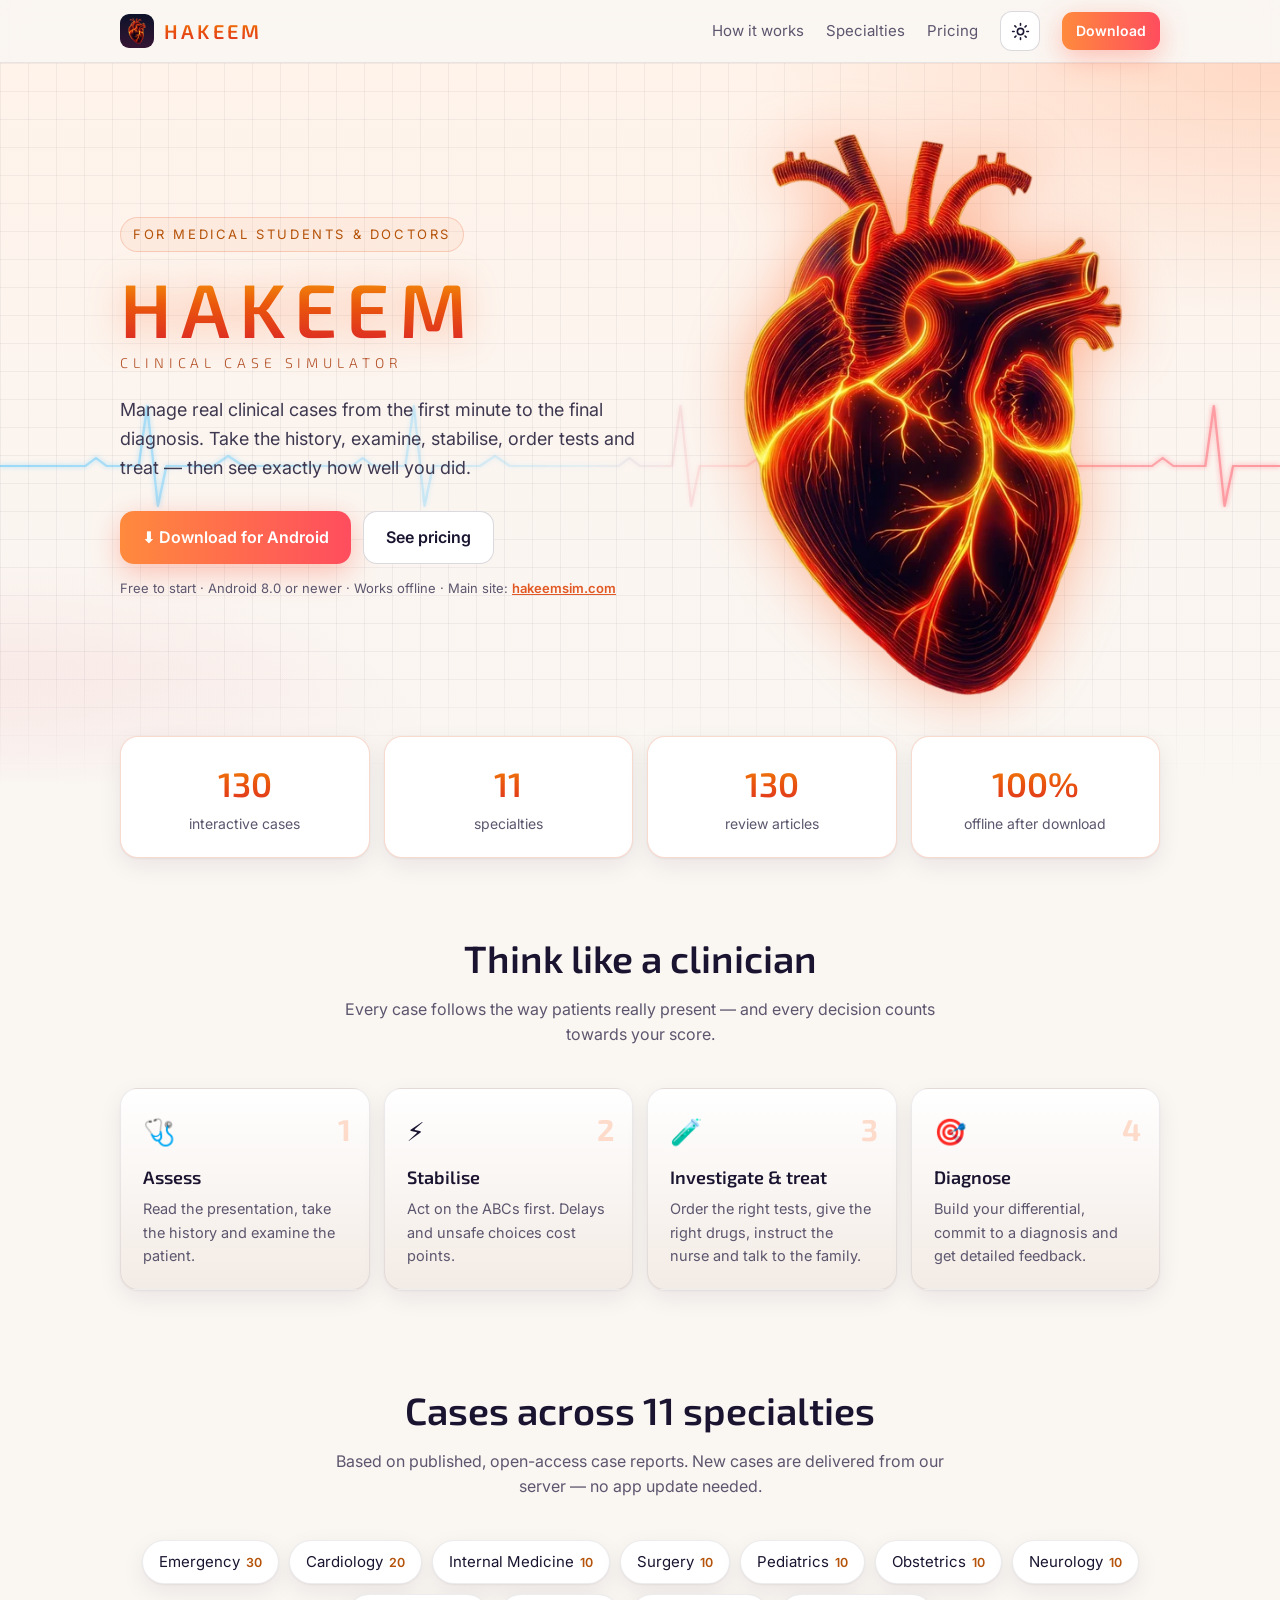
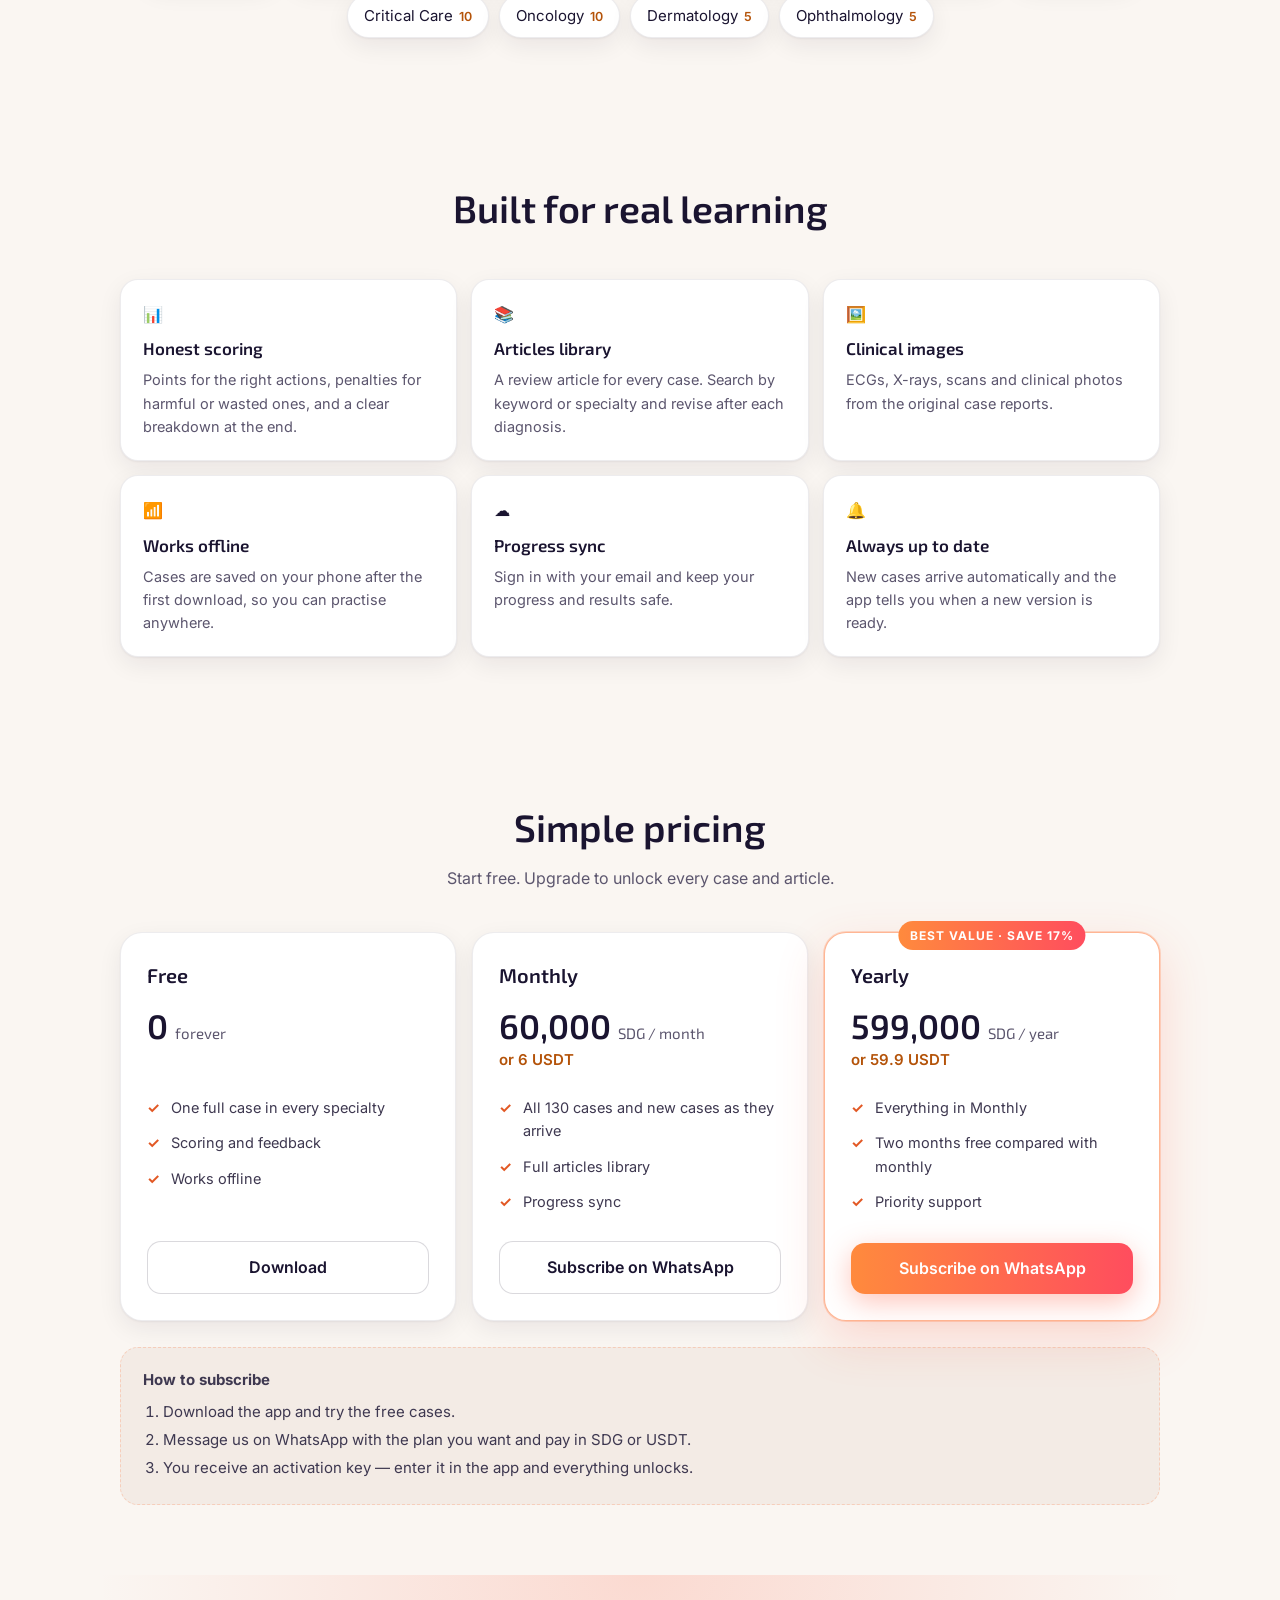
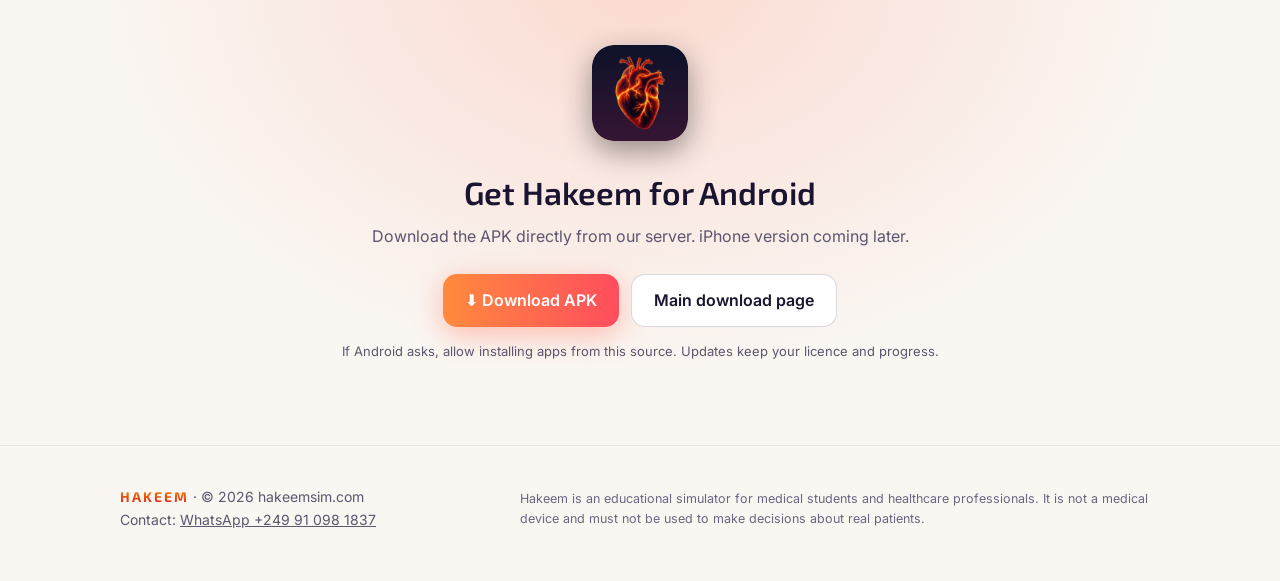
==== index.html @ 63c5ebb1 "Hakeem website mirror and download page Co-Authored-By: Claude Opus 5.5 <noreply@anthropic.com>" ====
<!doctype html>
<html lang="en">
<head>
<meta charset="utf-8">
<meta name="viewport" content="width=device-width,initial-scale=1,viewport-fit=cover">
<title>Hakeem — Clinical Case Simulator</title>
<meta name="description" content="Hakeem is an interactive clinical case simulator for medical students and doctors: take the history, examine, stabilise, order tests, treat and make the diagnosis — then get scored.">
<meta name="theme-color" content="#0d1230">
<meta property="og:title" content="Hakeem — Clinical Case Simulator">
<meta property="og:description" content="130 interactive clinical cases across 11 specialties. Practise real decisions, get instant feedback.">
<meta property="og:image" content="https://hakeemsim.com/assets/icon-512.png">
<script>
  (function () { var t = null; try { t = localStorage.getItem('hk_theme'); } catch (e) { }
    var light = t ? t === 'light' : !!(window.matchMedia && matchMedia('(prefers-color-scheme: light)').matches);
    document.documentElement.classList.add(light ? 'light' : 'dark'); })();
</script>
<link rel="canonical" href="https://hakeemsim.com/">
<link rel="icon" type="image/png" href="assets/favicon.png">
<link rel="apple-touch-icon" href="assets/icon-192.png">
<link rel="preconnect" href="https://fonts.googleapis.com">
<link href="https://fonts.googleapis.com/css2?family=Exo+2:wght@300;500;600;700&family=Inter:wght@400;500;600&display=swap" rel="stylesheet">
<style>
  :root, html.dark {
    color-scheme: dark;
    --bg:#0b0f26; --bg2:#121838; --card:#161d42; --line:rgba(255,140,90,.18);
    --ink:#f5f2f0; --muted:#a9aecb; --ember:#ff7a3d; --amber:#ffc56b; --rose:#ff4d5e; --blue:#4cc3ff;
    --soft:rgba(255,255,255,.07); --soft2:rgba(255,255,255,.18); --nav:rgba(11,15,38,.72); --lead:#d8d9e8; --sub:#f9b8a8;
    --hero-a:rgba(214,60,110,.45); --hero-b:rgba(214,60,110,.30); --hero-top:#1a1640; --hero-mid:#0f1435; --grid:rgba(76,195,255,.07);
    --word-a:#ffe7a3; --word-b:#ffb35c; --word-c:#ff5a3c; --shadow:none; --fine:#7f84a3;
  }
  html.light {
    color-scheme: light;
    --bg:#faf6f2; --bg2:#f3ebe5; --card:#ffffff; --line:rgba(226,88,36,.22);
    --ink:#1a1430; --muted:#5c566e; --ember:#e25824; --amber:#b45309; --rose:#e23b4e; --blue:#0e7490;
    --soft:rgba(26,20,48,.08); --soft2:rgba(26,20,48,.16); --nav:rgba(250,246,242,.82); --lead:#3e3850; --sub:#b4532a;
    --hero-a:rgba(255,122,61,.22); --hero-b:rgba(226,59,78,.12); --hero-top:#fff3ea; --hero-mid:#fbf5f0; --grid:rgba(26,20,48,.05);
    --word-a:#f59e0b; --word-b:#ea580c; --word-c:#dc2626; --shadow:0 1px 2px rgba(26,20,48,.05),0 8px 24px rgba(26,20,48,.07); --fine:#6b6680;
  }
  * { box-sizing:border-box; }
  html { scroll-behavior:smooth; }
  body { margin:0; background:var(--bg); color:var(--ink); font:16px/1.6 Inter, system-ui, -apple-system, "Segoe UI", Roboto, sans-serif; }
  a { color:inherit; }
  .wrap { max-width:1080px; margin:0 auto; padding:0 20px; }
  h1, h2, h3, .brand { font-family:"Exo 2", system-ui, sans-serif; }
  .glow-text { background:linear-gradient(180deg,var(--word-a) 0%,var(--word-b) 45%,var(--word-c) 100%); -webkit-background-clip:text; background-clip:text; color:transparent; }

  /* nav */
  nav { position:sticky; top:0; z-index:10; backdrop-filter:blur(12px); background:var(--nav); border-bottom:1px solid var(--soft); }
  nav .wrap { display:flex; align-items:center; justify-content:space-between; height:62px; }
  .brand { display:flex; align-items:center; gap:10px; font-weight:600; letter-spacing:.16em; font-size:20px; text-decoration:none; }
  .brand img { width:34px; height:34px; border-radius:9px; }
  nav .links { display:flex; gap:22px; align-items:center; font-size:15px; color:var(--muted); }
  nav .links a { text-decoration:none; } nav .links a:hover { color:var(--ink); }
  .btn { display:inline-flex; align-items:center; justify-content:center; gap:8px; text-decoration:none; font-weight:600; border-radius:14px;
         padding:13px 22px; transition:transform .15s, box-shadow .15s; }
  .btn:hover { transform:translateY(-1px); }
  .btn-primary { background:linear-gradient(90deg,#ff8a3d,#ff4d5e); color:#fff; box-shadow:0 8px 28px rgba(255,90,60,.35); }
  .btn-ghost { border:1px solid var(--soft2); color:var(--ink); background:var(--card); }
  .btn-sm { padding:8px 14px; border-radius:11px; font-size:14px; }

  .theme-btn { width:40px; height:40px; border-radius:12px; display:inline-flex; align-items:center; justify-content:center; cursor:pointer;
               background:var(--card); border:1px solid var(--soft2); color:var(--ink); }
  .theme-btn svg { width:19px; height:19px; stroke:currentColor; fill:none; stroke-width:2; stroke-linecap:round; stroke-linejoin:round; }
  html.dark .i-sun, html.light .i-moon { display:none; }
  :focus-visible { outline:2px solid var(--ember); outline-offset:2px; }
  body { transition: background-color .25s, color .25s; }

  /* hero */
  .hero { position:relative; overflow:hidden;
          background:
            radial-gradient(ellipse 60% 50% at 100% 0%, var(--hero-a), transparent 70%),
            radial-gradient(ellipse 50% 45% at 0% 100%, var(--hero-b), transparent 70%),
            linear-gradient(var(--grid) 1px, transparent 1px) 0 0/28px 28px,
            linear-gradient(90deg, var(--grid) 1px, transparent 1px) 0 0/28px 28px,
            linear-gradient(180deg,var(--hero-top) 0%,var(--hero-mid) 60%,var(--bg) 100%); }
  .hero .ecg { position:absolute; left:0; right:0; top:46%; width:100%; height:120px; opacity:.55; }
  .hero .ecg path { fill:none; stroke-width:2.2; stroke-linejoin:round; }
  .hero::after { content:""; position:absolute; left:0; right:0; bottom:0; height:120px; background:linear-gradient(180deg,transparent,var(--bg)); }
  .hero .wrap { position:relative; z-index:1; display:grid; grid-template-columns:1.1fr .9fr; gap:30px; align-items:center; padding-top:70px; padding-bottom:90px; }
  .eyebrow { display:inline-block; font-size:13px; letter-spacing:.2em; text-transform:uppercase; color:var(--amber); border:1px solid var(--line);
             padding:6px 12px; border-radius:999px; background:rgba(255,122,61,.08); }
  .hero h1 { font-size:clamp(44px, 7vw, 76px); line-height:1; margin:18px 0 6px; letter-spacing:.12em; font-weight:600;
             filter:drop-shadow(0 0 18px rgba(255,110,50,.45)); }
  .hero .sub { font-family:"Exo 2"; font-weight:300; letter-spacing:.35em; text-transform:uppercase; color:var(--sub); font-size:14px; margin:0 0 22px; }
  .hero p.lead { font-size:18px; color:var(--lead); max-width:520px; margin:0 0 28px; }
  .cta { display:flex; flex-wrap:wrap; gap:12px; }
  .note { font-size:13px; color:var(--muted); margin-top:14px; }
  .heart-art { justify-self:center; width:min(380px, 80vw); animation:beat 3s ease-in-out infinite; filter:drop-shadow(0 0 30px rgba(255,100,40,.45)); }
  @keyframes beat { 0%,70%,100%{transform:scale(1)} 76%{transform:scale(1.06)} 82%{transform:scale(.99)} 88%{transform:scale(1.03)} }
  @media (prefers-reduced-motion: reduce) { .heart-art { animation:none; } }

  section { padding:70px 0; }
  .section-title { text-align:center; margin-bottom:40px; }
  .section-title h2 { font-size:clamp(28px, 4vw, 38px); margin:0 0 8px; font-weight:600; }
  .section-title p { color:var(--muted); margin:0 auto; max-width:620px; }

  /* stats */
  .stats { display:grid; grid-template-columns:repeat(4,1fr); gap:14px; margin-top:-50px; position:relative; z-index:2; }
  .stat { background:var(--card); border:1px solid var(--line); border-radius:18px; padding:20px; text-align:center; box-shadow:var(--shadow); }
  .stat b { display:block; font-family:"Exo 2"; font-size:34px; font-weight:600; }
  .stat span { color:var(--muted); font-size:14px; }

  /* steps */
  .steps { display:grid; grid-template-columns:repeat(4,1fr); gap:14px; counter-reset:s; }
  .step { background:linear-gradient(180deg,var(--card),var(--bg2)); border:1px solid var(--soft); border-radius:18px; padding:22px; position:relative; box-shadow:var(--shadow); }
  .step::before { counter-increment:s; content:counter(s); position:absolute; top:16px; right:18px; font-family:"Exo 2"; font-size:30px; font-weight:700; color:rgba(255,122,61,.25); }
  .step .ic { font-size:26px; } .step h3 { margin:10px 0 6px; font-size:18px; font-weight:600; } .step p { margin:0; color:var(--muted); font-size:14.5px; }

  /* specialties */
  .chips { display:flex; flex-wrap:wrap; gap:10px; justify-content:center; }
  .chip { background:var(--card); box-shadow:var(--shadow); border:1px solid var(--soft); border-radius:999px; padding:9px 16px; font-size:15px; }
  .chip small { color:var(--amber); margin-left:6px; font-weight:600; }

  /* features */
  .features { display:grid; grid-template-columns:repeat(3,1fr); gap:14px; }
  .feature { background:var(--card); border:1px solid var(--soft); border-radius:18px; padding:22px; box-shadow:var(--shadow); }
  .feature h3 { margin:8px 0 6px; font-size:17px; font-weight:600; } .feature p { margin:0; color:var(--muted); font-size:14.5px; }

  /* pricing */
  .plans { display:grid; grid-template-columns:repeat(3,1fr); gap:16px; align-items:stretch; }
  .plan { background:var(--card); box-shadow:var(--shadow); border:1px solid var(--soft); border-radius:22px; padding:26px; display:flex; flex-direction:column; }
  .plan.best { border-color:rgba(255,122,61,.55); box-shadow:0 0 0 1px rgba(255,122,61,.25), 0 18px 50px rgba(255,80,50,.18); position:relative; }
  .badge { position:absolute; top:-12px; left:50%; transform:translateX(-50%); background:linear-gradient(90deg,#ff8a3d,#ff4d5e); color:#fff;
           font-size:12px; font-weight:700; letter-spacing:.08em; padding:5px 12px; border-radius:999px; white-space:nowrap; }
  .plan h3 { margin:0; font-size:20px; font-weight:600; }
  .price { margin:16px 0 4px; font-family:"Exo 2"; font-size:34px; font-weight:600; line-height:1.1; }
  .price small { font-size:15px; color:var(--muted); font-weight:400; }
  .alt { color:var(--amber); font-weight:600; font-size:15px; }
  .plan ul { list-style:none; padding:0; margin:18px 0 22px; color:var(--lead); font-size:14.5px; flex:1; }
  .plan li { padding:6px 0 6px 24px; position:relative; } .plan li::before { content:"✓"; position:absolute; left:0; color:var(--ember); font-weight:700; }
  .how { margin-top:26px; background:var(--bg2); border:1px dashed rgba(255,140,90,.3); border-radius:18px; padding:20px 22px; color:var(--lead); font-size:15px; }
  .how ol { margin:8px 0 0; padding-left:20px; } .how li { margin:4px 0; }

  /* download */
  .download { text-align:center; background:radial-gradient(ellipse at 50% 0%, rgba(255,90,60,.18), transparent 60%); }
  .download img { width:96px; height:96px; border-radius:22px; box-shadow:0 10px 30px rgba(0,0,0,.4); }

  footer { border-top:1px solid var(--soft); padding:30px 0 40px; color:var(--muted); font-size:14px; }
  footer .wrap { display:flex; flex-wrap:wrap; gap:16px; justify-content:space-between; align-items:center; }
  .disclaimer { font-size:12.5px; color:var(--fine); max-width:640px; }

  @media (max-width: 860px) {
    .hero .wrap { grid-template-columns:1fr; text-align:center; padding-top:40px; }
    .hero p.lead { margin-left:auto; margin-right:auto; } .cta { justify-content:center; }
    .heart-art { grid-row:1; width:min(260px, 70vw); }
    .hero .ecg { top:150px; }
    .stats, .steps { grid-template-columns:repeat(2,1fr); }
    .features, .plans { grid-template-columns:1fr; }
    nav .links a:not(.btn) { display:none; }
  }
</style>
</head>
<body>

<nav>
  <div class="wrap">
    <a class="brand" href="#"><img src="assets/icon-192.png" alt=""><span class="glow-text">HAKEEM</span></a>
    <div class="links">
      <a href="#how">How it works</a><a href="#specialties">Specialties</a><a href="#pricing">Pricing</a>
      <button class="theme-btn" id="theme" type="button" aria-label="Switch between light and dark mode" title="Light / dark mode">
        <svg class="i-sun" viewBox="0 0 24 24"><circle cx="12" cy="12" r="4"/><path d="M12 2v2M12 20v2M4.9 4.9l1.4 1.4M17.7 17.7l1.4 1.4M2 12h2M20 12h2M4.9 19.1l1.4-1.4M17.7 6.3l1.4-1.4"/></svg>
        <svg class="i-moon" viewBox="0 0 24 24"><path d="M21 12.8A9 9 0 1 1 11.2 3a7 7 0 0 0 9.8 9.8z"/></svg>
      </button>
      <a class="btn btn-primary btn-sm" href="#download">Download</a>
    </div>
  </div>
</nav>

<header class="hero">
  <svg class="ecg" viewBox="0 0 1200 120" preserveAspectRatio="none" aria-hidden="true">
    <defs><linearGradient id="ecgc" x1="0" x2="1"><stop offset="0" stop-color="#4cc3ff"/><stop offset=".45" stop-color="#4cc3ff" stop-opacity=".2"/><stop offset=".55" stop-color="#ff4d5e" stop-opacity=".2"/><stop offset="1" stop-color="#ff4d5e"/></linearGradient>
      <filter id="ecgg"><feGaussianBlur stdDeviation="2.5" result="b"/><feMerge><feMergeNode in="b"/><feMergeNode in="SourceGraphic"/></feMerge></filter></defs>
    <path stroke="url(#ecgc)" filter="url(#ecgg)" d="M0 70 H80 l10 -8 10 8 H130 l8 -60 10 100 8 -40 H200 l14 -10 14 10 H330 l10 -8 10 8 H380 l8 -60 10 100 8 -40 H450 l14 -10 14 10 H580 l10 -8 10 8 H630 l8 -60 10 100 8 -40 H700 l14 -10 14 10 H830 l10 -8 10 8 H880 l8 -60 10 100 8 -40 H950 l14 -10 14 10 H1080 l10 -8 10 8 H1130 l8 -60 10 100 8 -40 H1200"/>
  </svg>
  <div class="wrap">
    <div>
      <span class="eyebrow">For medical students &amp; doctors</span>
      <h1 class="glow-text">HAKEEM</h1>
      <p class="sub">Clinical Case Simulator</p>
      <p class="lead">Manage real clinical cases from the first minute to the final diagnosis. Take the history, examine, stabilise, order tests and treat — then see exactly how well you did.</p>
      <div class="cta">
        <a class="btn btn-primary" href="https://github.com/hagoalomadah747-creator/hakeem-mirror/releases/latest/download/Hakeem.apk">⬇ Download for Android</a>
        <a class="btn btn-ghost" href="#pricing">See pricing</a>
      </div>
      <p class="note">Free to start · Android 8.0 or newer · Works offline · Main site: <a href="https://hakeemsim.com" style="color:var(--ember);font-weight:600">hakeemsim.com</a></p>
    </div>
    <img class="heart-art" src="assets/heart.webp" alt="Hakeem anatomical heart logo">
  </div>
</header>

<div class="wrap">
  <div class="stats">
    <div class="stat"><b class="glow-text">130</b><span>interactive cases</span></div>
    <div class="stat"><b class="glow-text">11</b><span>specialties</span></div>
    <div class="stat"><b class="glow-text">130</b><span>review articles</span></div>
    <div class="stat"><b class="glow-text">100%</b><span>offline after download</span></div>
  </div>
</div>

<section id="how">
  <div class="wrap">
    <div class="section-title"><h2>Think like a clinician</h2><p>Every case follows the way patients really present — and every decision counts towards your score.</p></div>
    <div class="steps">
      <div class="step"><div class="ic">🩺</div><h3>Assess</h3><p>Read the presentation, take the history and examine the patient.</p></div>
      <div class="step"><div class="ic">⚡</div><h3>Stabilise</h3><p>Act on the ABCs first. Delays and unsafe choices cost points.</p></div>
      <div class="step"><div class="ic">🧪</div><h3>Investigate &amp; treat</h3><p>Order the right tests, give the right drugs, instruct the nurse and talk to the family.</p></div>
      <div class="step"><div class="ic">🎯</div><h3>Diagnose</h3><p>Build your differential, commit to a diagnosis and get detailed feedback.</p></div>
    </div>
  </div>
</section>

<section id="specialties" style="padding-top:20px">
  <div class="wrap">
    <div class="section-title"><h2>Cases across 11 specialties</h2><p>Based on published, open-access case reports. New cases are delivered from our server — no app update needed.</p></div>
    <div class="chips">
      <span class="chip">Emergency<small>30</small></span><span class="chip">Cardiology<small>20</small></span>
      <span class="chip">Internal Medicine<small>10</small></span><span class="chip">Surgery<small>10</small></span>
      <span class="chip">Pediatrics<small>10</small></span><span class="chip">Obstetrics<small>10</small></span>
      <span class="chip">Neurology<small>10</small></span><span class="chip">Critical Care<small>10</small></span>
      <span class="chip">Oncology<small>10</small></span><span class="chip">Dermatology<small>5</small></span>
      <span class="chip">Ophthalmology<small>5</small></span>
    </div>
  </div>
</section>

<section>
  <div class="wrap">
    <div class="section-title"><h2>Built for real learning</h2></div>
    <div class="features">
      <div class="feature">📊<h3>Honest scoring</h3><p>Points for the right actions, penalties for harmful or wasted ones, and a clear breakdown at the end.</p></div>
      <div class="feature">📚<h3>Articles library</h3><p>A review article for every case. Search by keyword or specialty and revise after each diagnosis.</p></div>
      <div class="feature">🖼️<h3>Clinical images</h3><p>ECGs, X-rays, scans and clinical photos from the original case reports.</p></div>
      <div class="feature">📶<h3>Works offline</h3><p>Cases are saved on your phone after the first download, so you can practise anywhere.</p></div>
      <div class="feature">☁️<h3>Progress sync</h3><p>Sign in with your email and keep your progress and results safe.</p></div>
      <div class="feature">🔔<h3>Always up to date</h3><p>New cases arrive automatically and the app tells you when a new version is ready.</p></div>
    </div>
  </div>
</section>

<section id="pricing">
  <div class="wrap">
    <div class="section-title"><h2>Simple pricing</h2><p>Start free. Upgrade to unlock every case and article.</p></div>
    <div class="plans">
      <div class="plan">
        <h3>Free</h3>
        <div class="price">0 <small>forever</small></div>
        <div class="alt">&nbsp;</div>
        <ul><li>One full case in every specialty</li><li>Scoring and feedback</li><li>Works offline</li></ul>
        <a class="btn btn-ghost" href="https://github.com/hagoalomadah747-creator/hakeem-mirror/releases/latest/download/Hakeem.apk">Download</a>
      </div>
      <div class="plan">
        <h3>Monthly</h3>
        <div class="price">60,000 <small>SDG / month</small></div>
        <div class="alt">or 6 USDT</div>
        <ul><li>All 130 cases and new cases as they arrive</li><li>Full articles library</li><li>Progress sync</li></ul>
        <a class="btn btn-ghost" href="https://wa.me/249910981837?text=Hello%2C%20I%20would%20like%20the%20Hakeem%20monthly%20plan.">Subscribe on WhatsApp</a>
      </div>
      <div class="plan best">
        <span class="badge">BEST VALUE · SAVE 17%</span>
        <h3>Yearly</h3>
        <div class="price">599,000 <small>SDG / year</small></div>
        <div class="alt">or 59.9 USDT</div>
        <ul><li>Everything in Monthly</li><li>Two months free compared with monthly</li><li>Priority support</li></ul>
        <a class="btn btn-primary" href="https://wa.me/249910981837?text=Hello%2C%20I%20would%20like%20the%20Hakeem%20yearly%20plan.">Subscribe on WhatsApp</a>
      </div>
    </div>
    <div class="how"><b>How to subscribe</b>
      <ol><li>Download the app and try the free cases.</li>
      <li>Message us on WhatsApp with the plan you want and pay in SDG or USDT.</li>
      <li>You receive an activation key — enter it in the app and everything unlocks.</li></ol>
    </div>
  </div>
</section>

<section id="download" class="download">
  <div class="wrap">
    <img src="assets/icon-512.png" alt="Hakeem app icon">
    <h2 style="font-size:32px;margin:18px 0 6px;font-weight:600">Get Hakeem for Android</h2>
    <p style="color:var(--muted);margin:0 0 24px">Download the APK directly from our server. iPhone version coming later.</p>
    <div class="cta" style="justify-content:center">
      <a class="btn btn-primary" href="https://github.com/hagoalomadah747-creator/hakeem-mirror/releases/latest/download/Hakeem.apk">⬇ Download APK</a>
      <a class="btn btn-ghost" href="https://hakeemsim.com/download">Main download page</a>
    </div>
    <p class="note">If Android asks, allow installing apps from this source. Updates keep your licence and progress.</p>
  </div>
</section>

<footer>
  <div class="wrap">
    <div><b class="glow-text" style="font-family:'Exo 2';letter-spacing:.14em">HAKEEM</b> · © 2026 hakeemsim.com<br>
      Contact: <a href="https://wa.me/249910981837">WhatsApp +249 91 098 1837</a></div>
    <p class="disclaimer">Hakeem is an educational simulator for medical students and healthcare professionals. It is not a medical device and must not be used to make decisions about real patients.</p>
  </div>
</footer>

<script>
  (function () {
    var h = document.documentElement, meta = document.querySelector('meta[name="theme-color"]');
    function apply(light, save) { h.classList.toggle('light', light); h.classList.toggle('dark', !light);
      if (meta) meta.setAttribute('content', light ? '#faf6f2' : '#0d1230');
      if (save) { try { localStorage.setItem('hk_theme', light ? 'light' : 'dark'); } catch (e) { } } }
    apply(h.classList.contains('light'), false);
    document.getElementById('theme').addEventListener('click', function () { apply(!h.classList.contains('light'), true); });
    if (window.matchMedia) matchMedia('(prefers-color-scheme: light)').addEventListener('change', function (e) {
      var saved = null; try { saved = localStorage.getItem('hk_theme'); } catch (x) { } if (!saved) apply(e.matches, false); });
  })();
</script>
</body>
</html>
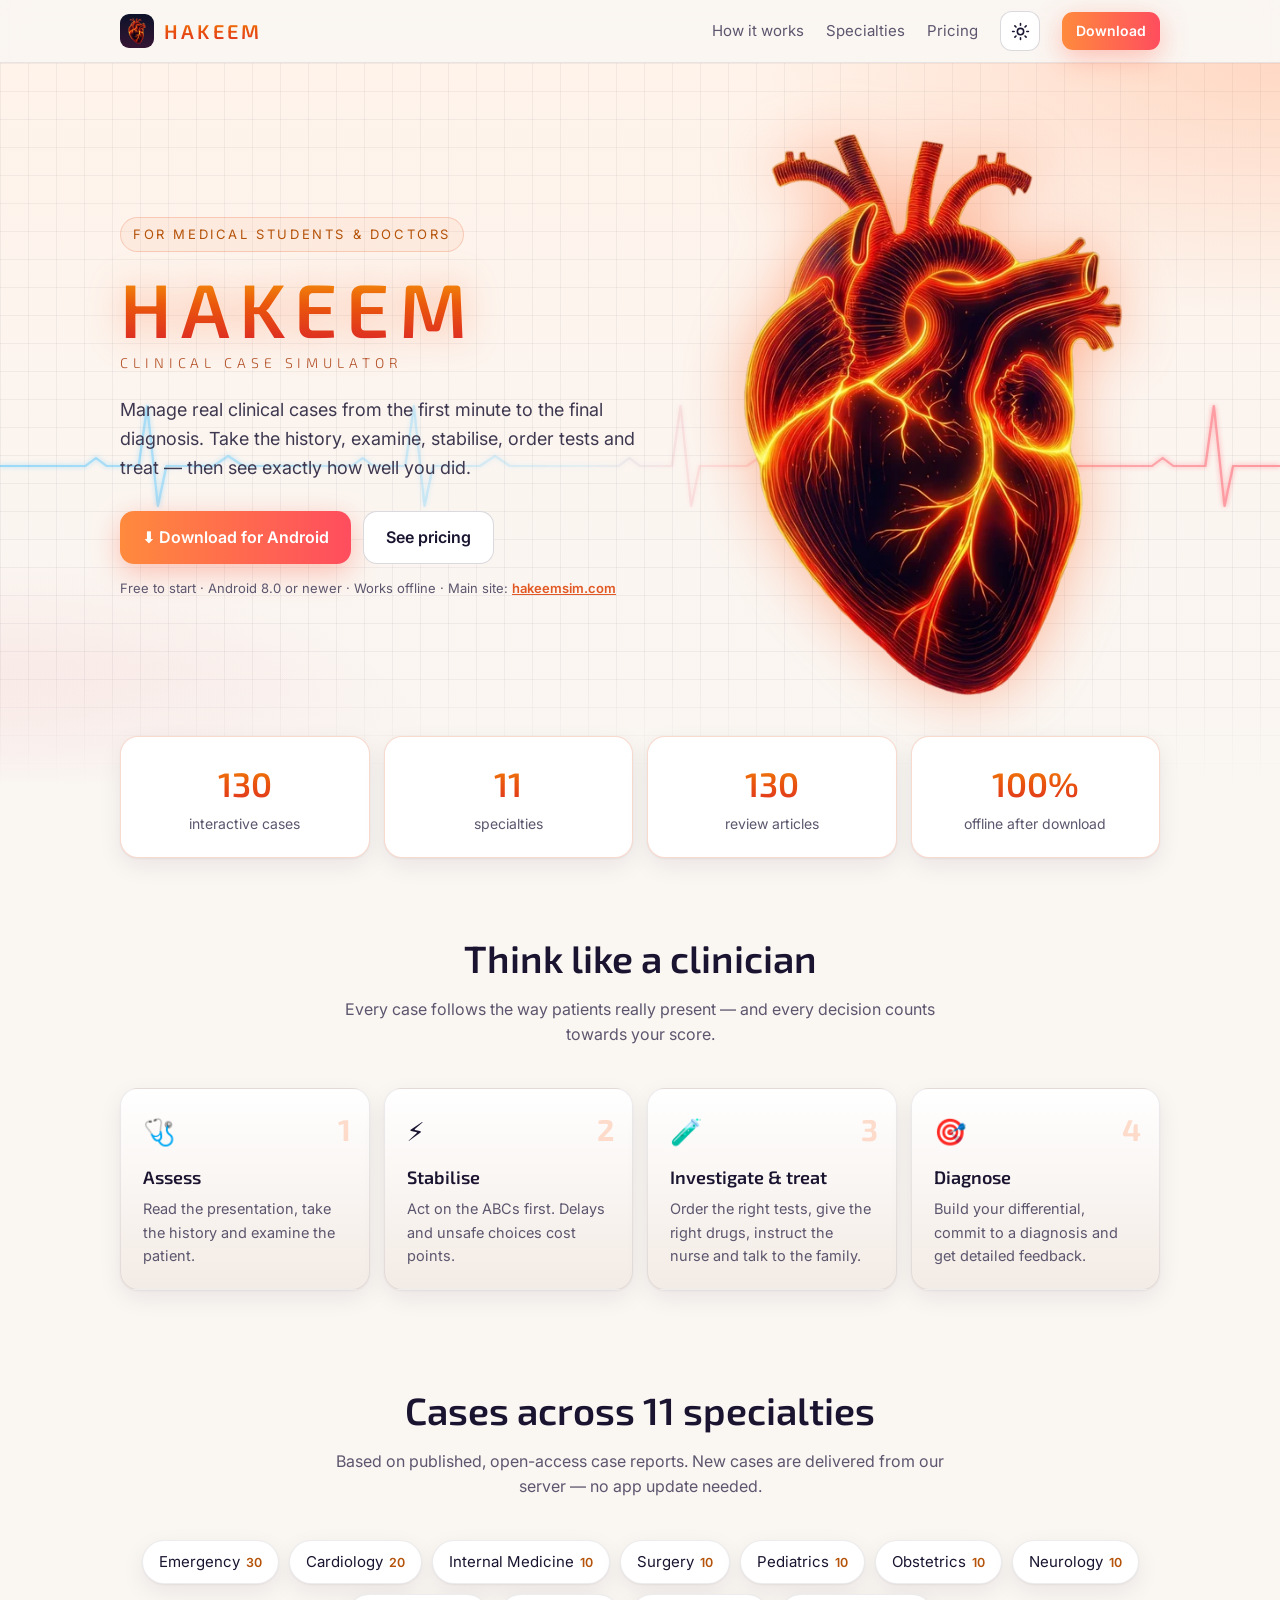
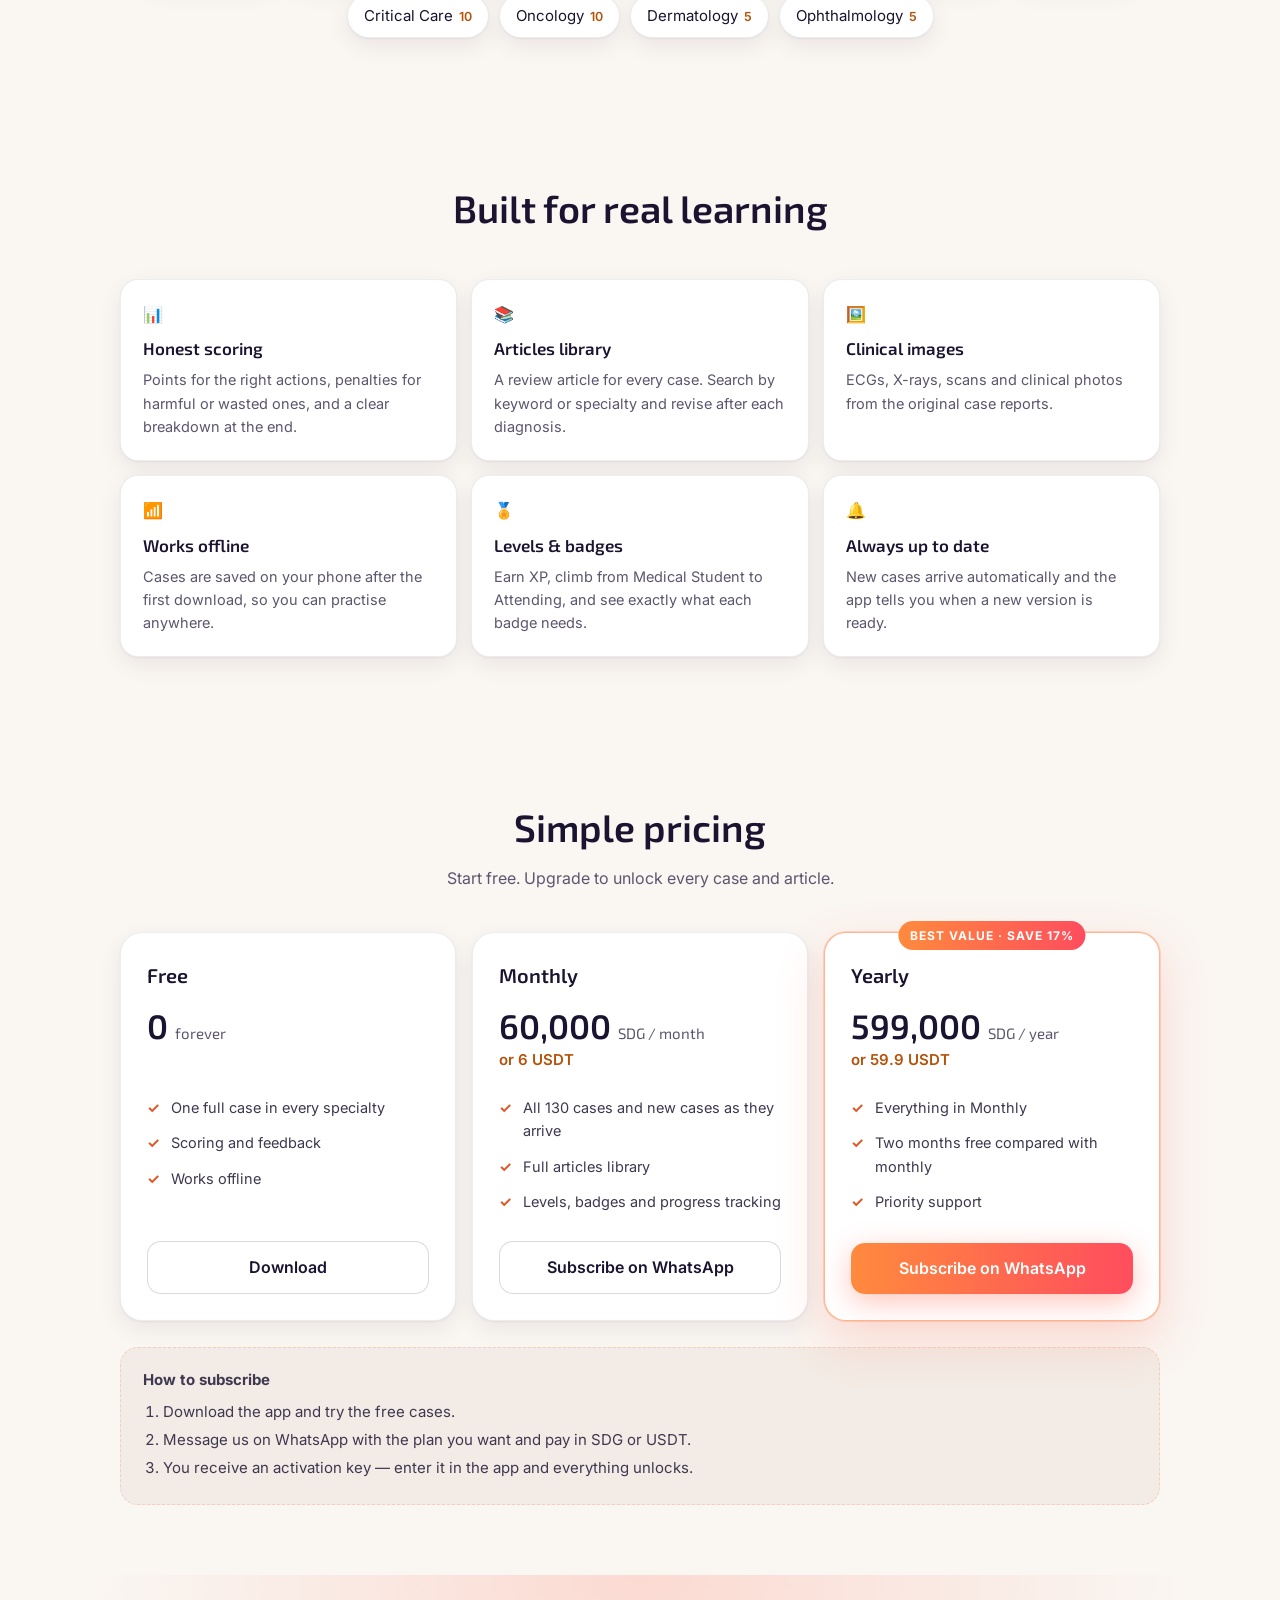
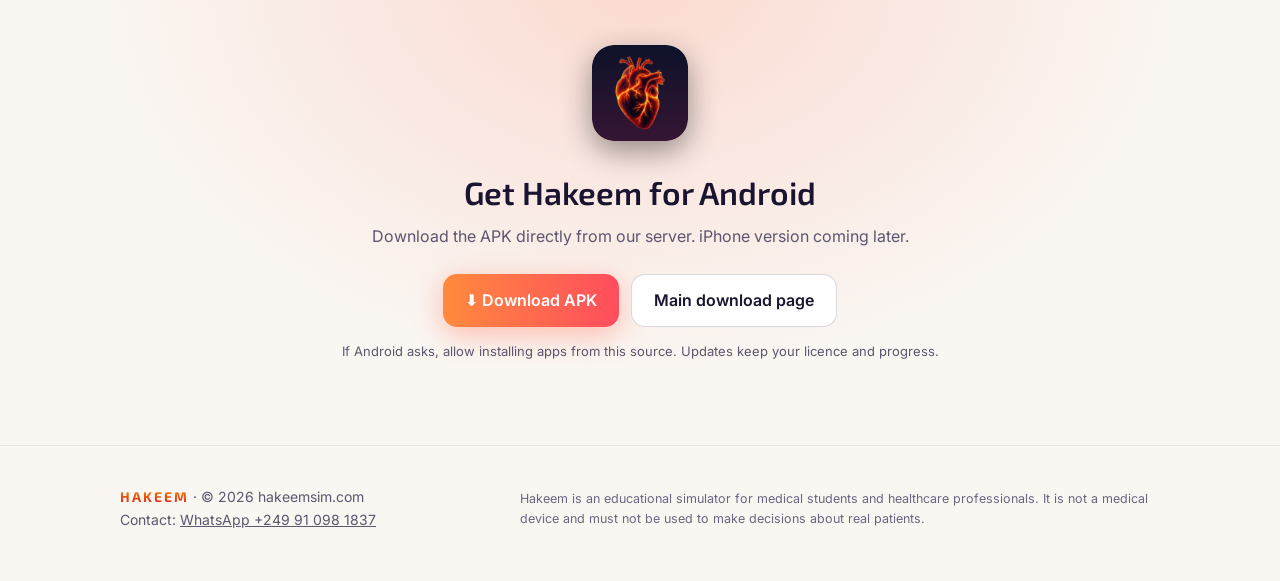
==== commit 93b7de34: "Site: levels and badges instead of email progress sync Co-Authored-By: Claude Opus 5.5 <noreply@anth" ====
--- a/index.html
+++ b/index.html
@@ -231,7 +231,7 @@
       <div class="feature">📚<h3>Articles library</h3><p>A review article for every case. Search by keyword or specialty and revise after each diagnosis.</p></div>
       <div class="feature">🖼️<h3>Clinical images</h3><p>ECGs, X-rays, scans and clinical photos from the original case reports.</p></div>
       <div class="feature">📶<h3>Works offline</h3><p>Cases are saved on your phone after the first download, so you can practise anywhere.</p></div>
-      <div class="feature">☁️<h3>Progress sync</h3><p>Sign in with your email and keep your progress and results safe.</p></div>
+      <div class="feature">🏅<h3>Levels &amp; badges</h3><p>Earn XP, climb from Medical Student to Attending, and see exactly what each badge needs.</p></div>
       <div class="feature">🔔<h3>Always up to date</h3><p>New cases arrive automatically and the app tells you when a new version is ready.</p></div>
     </div>
   </div>
@@ -252,7 +252,7 @@
         <h3>Monthly</h3>
         <div class="price">60,000 <small>SDG / month</small></div>
         <div class="alt">or 6 USDT</div>
-        <ul><li>All 130 cases and new cases as they arrive</li><li>Full articles library</li><li>Progress sync</li></ul>
+        <ul><li>All 130 cases and new cases as they arrive</li><li>Full articles library</li><li>Levels, badges and progress tracking</li></ul>
         <a class="btn btn-ghost" href="https://wa.me/249910981837?text=Hello%2C%20I%20would%20like%20the%20Hakeem%20monthly%20plan.">Subscribe on WhatsApp</a>
       </div>
       <div class="plan best">
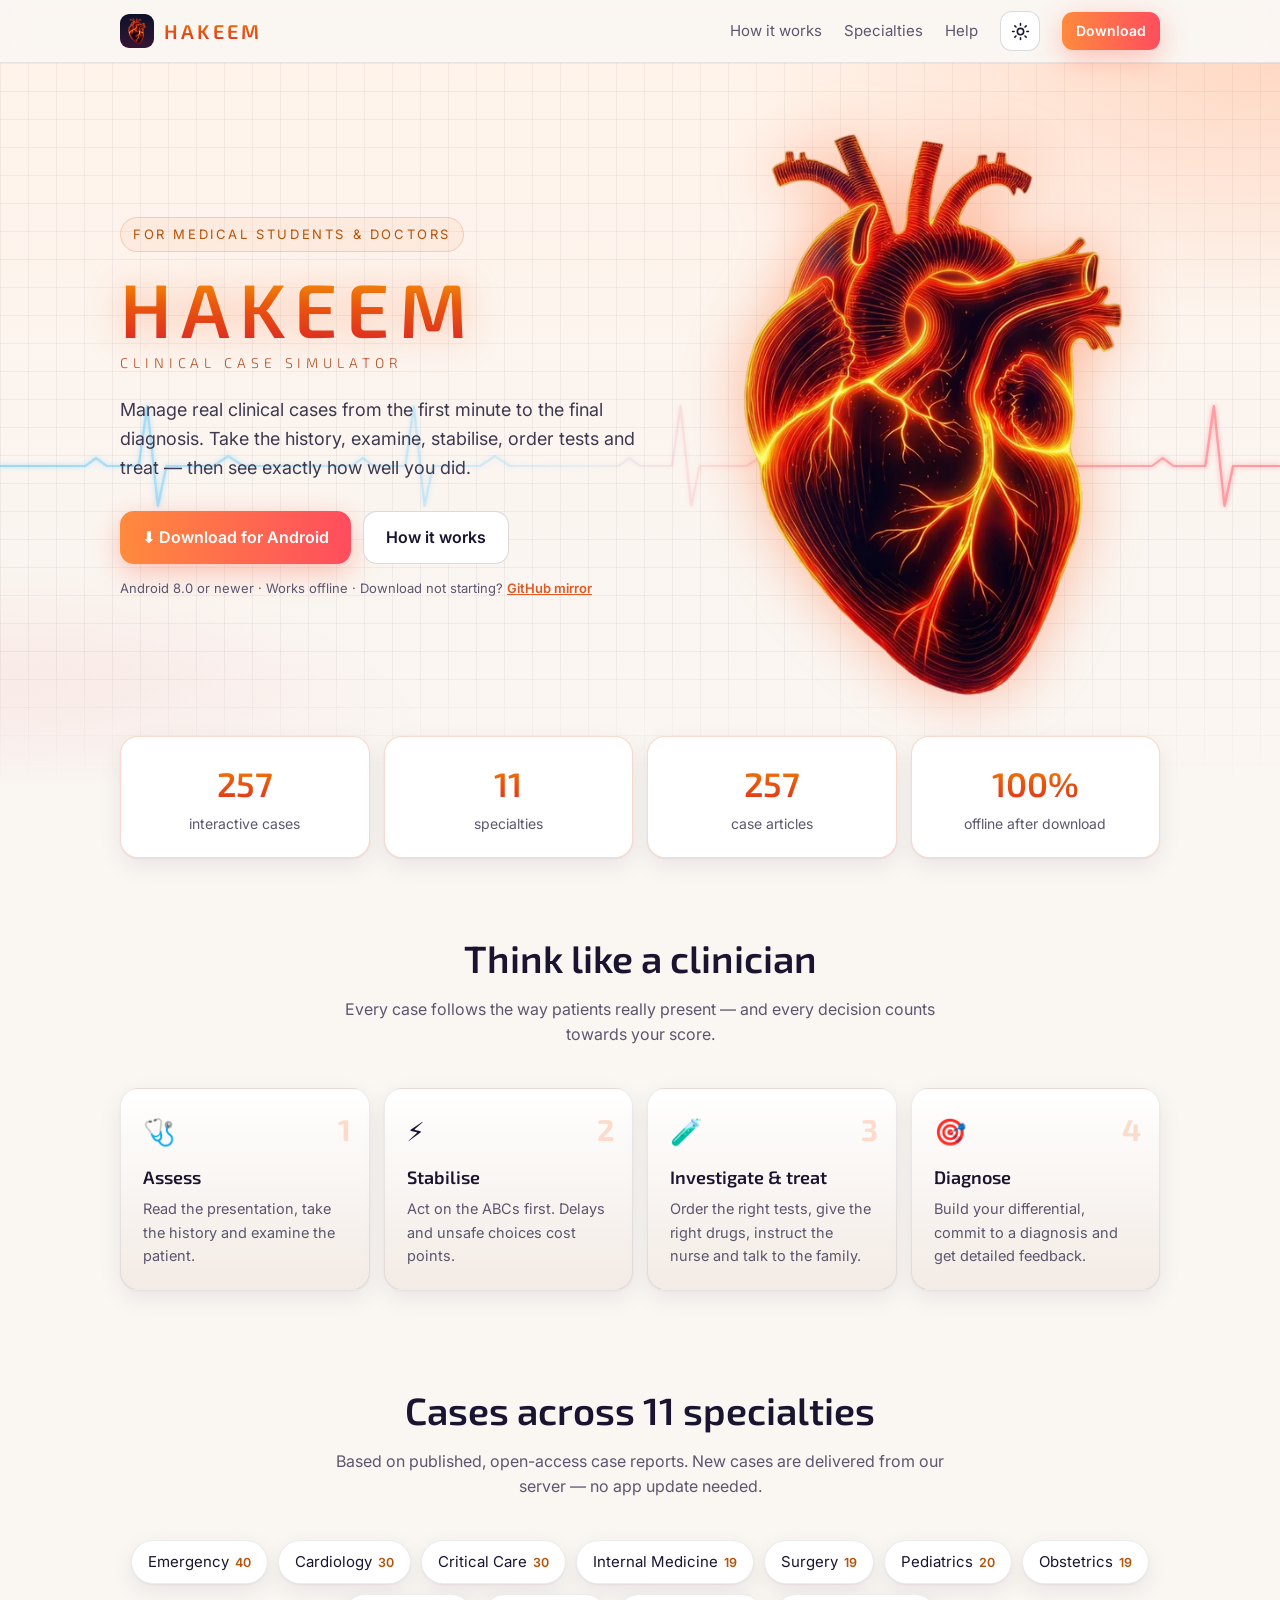
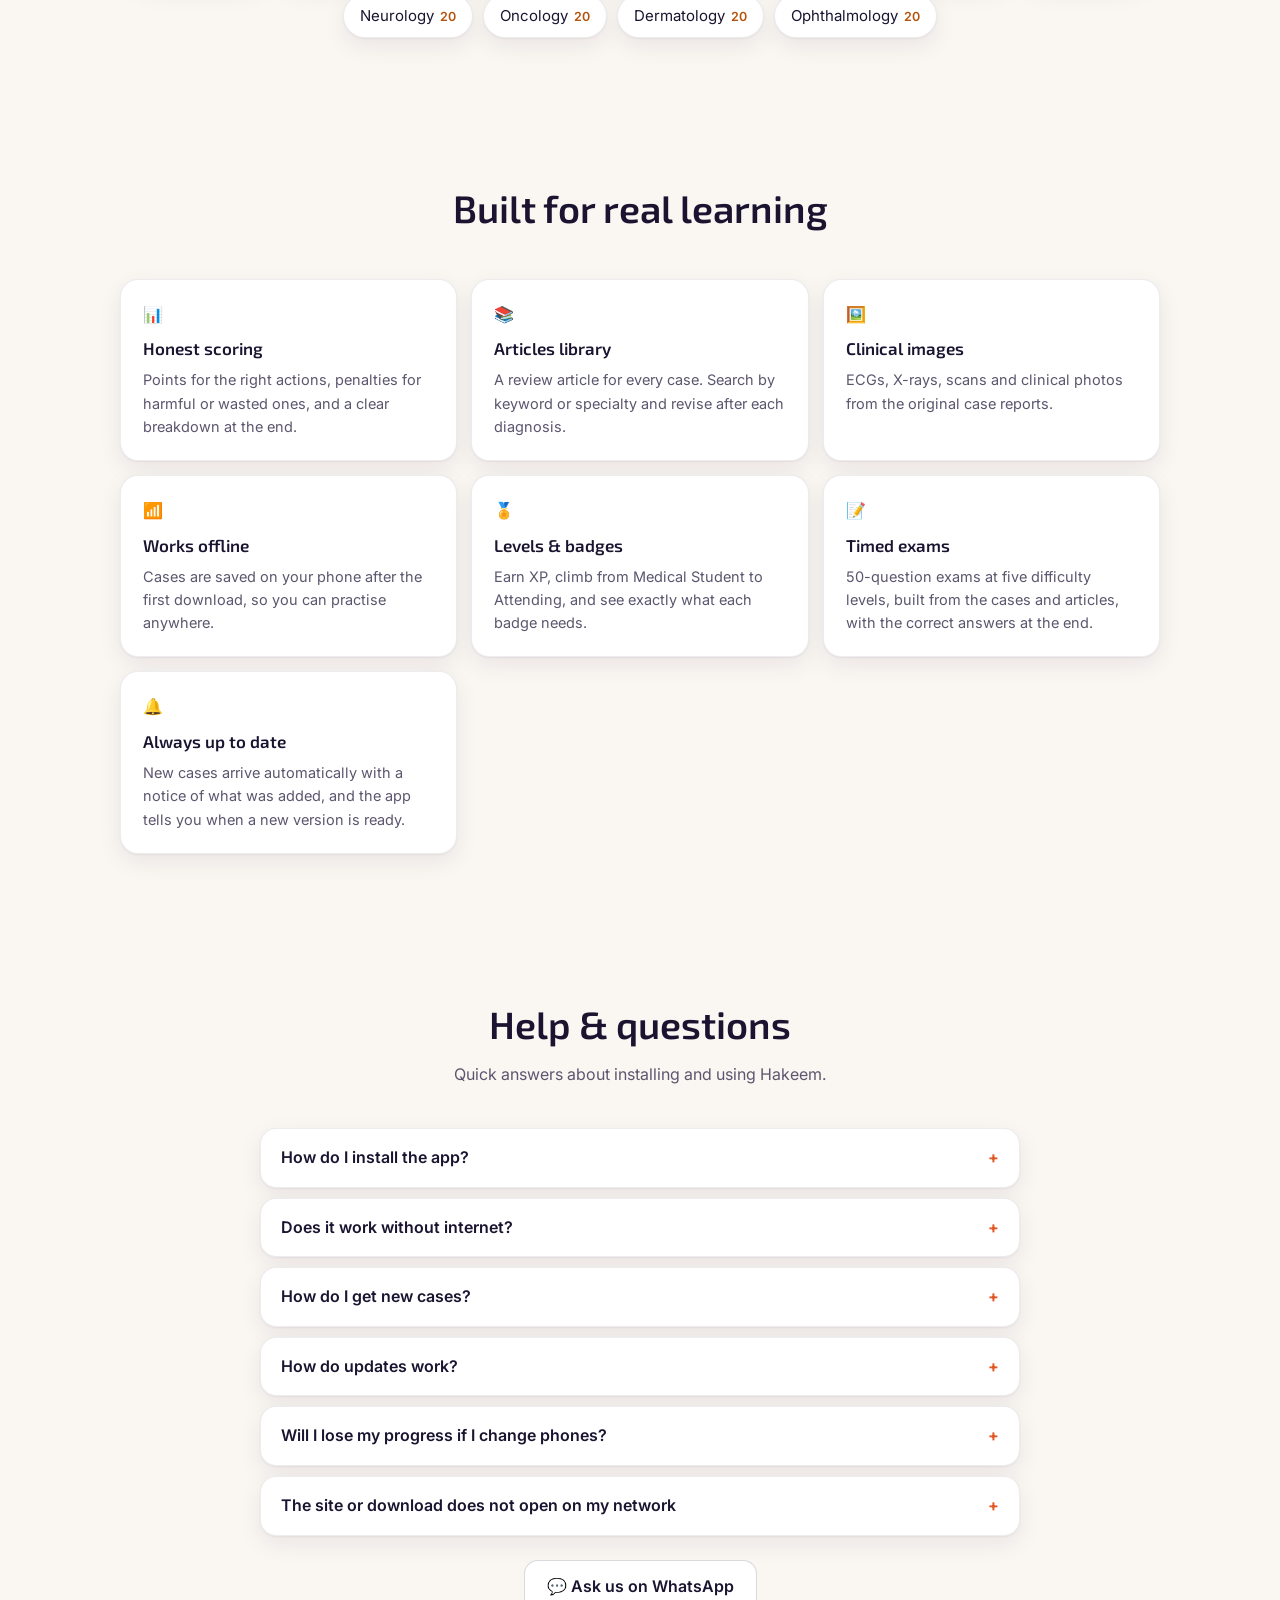
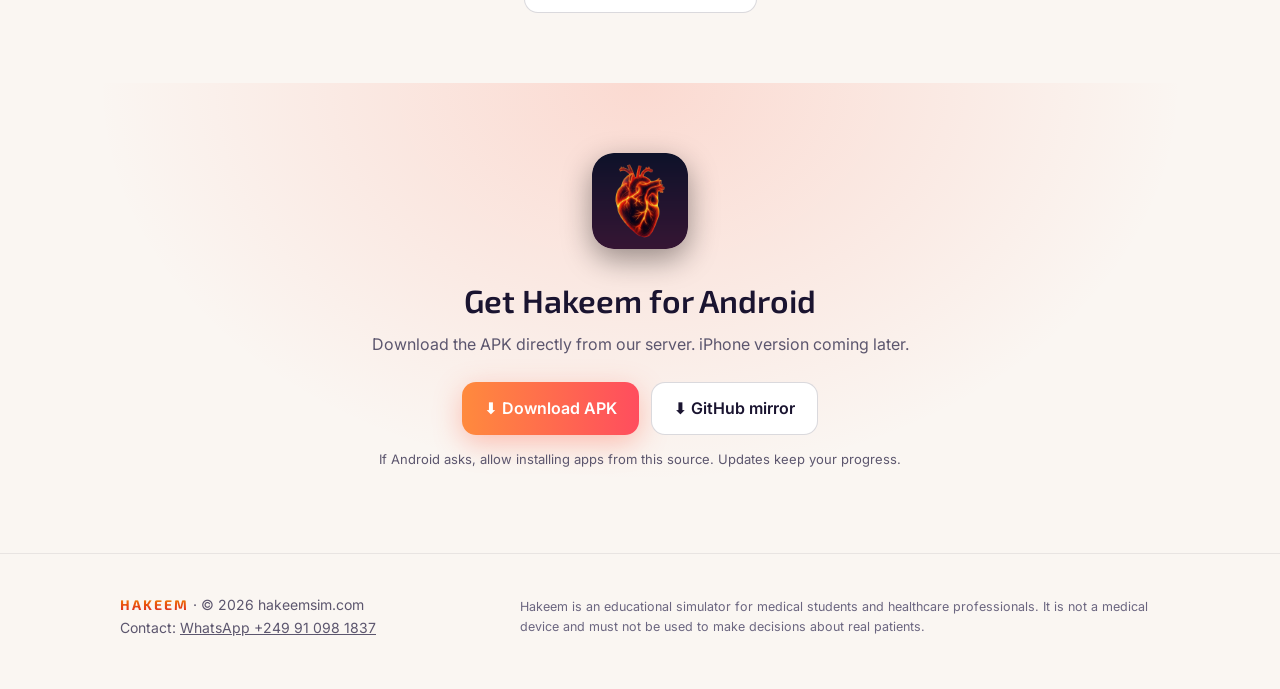
==== commit 24a74fc1: "Site: remove pricing, add help section, live case counts" ====
--- a/index.html
+++ b/index.html
@@ -7,7 +7,7 @@
 <meta name="description" content="Hakeem is an interactive clinical case simulator for medical students and doctors: take the history, examine, stabilise, order tests, treat and make the diagnosis — then get scored.">
 <meta name="theme-color" content="#0d1230">
 <meta property="og:title" content="Hakeem — Clinical Case Simulator">
-<meta property="og:description" content="130 interactive clinical cases across 11 specialties. Practise real decisions, get instant feedback.">
+<meta property="og:description" content="Over 250 interactive clinical cases across 11 specialties, with an article for every case. Practise real decisions, get instant feedback.">
 <meta property="og:image" content="https://hakeemsim.com/assets/icon-512.png">
 <script>
   (function () { var t = null; try { t = localStorage.getItem('hk_theme'); } catch (e) { }
@@ -116,20 +116,15 @@
   .feature { background:var(--card); border:1px solid var(--soft); border-radius:18px; padding:22px; box-shadow:var(--shadow); }
   .feature h3 { margin:8px 0 6px; font-size:17px; font-weight:600; } .feature p { margin:0; color:var(--muted); font-size:14.5px; }
 
-  /* pricing */
-  .plans { display:grid; grid-template-columns:repeat(3,1fr); gap:16px; align-items:stretch; }
-  .plan { background:var(--card); box-shadow:var(--shadow); border:1px solid var(--soft); border-radius:22px; padding:26px; display:flex; flex-direction:column; }
-  .plan.best { border-color:rgba(255,122,61,.55); box-shadow:0 0 0 1px rgba(255,122,61,.25), 0 18px 50px rgba(255,80,50,.18); position:relative; }
-  .badge { position:absolute; top:-12px; left:50%; transform:translateX(-50%); background:linear-gradient(90deg,#ff8a3d,#ff4d5e); color:#fff;
-           font-size:12px; font-weight:700; letter-spacing:.08em; padding:5px 12px; border-radius:999px; white-space:nowrap; }
-  .plan h3 { margin:0; font-size:20px; font-weight:600; }
-  .price { margin:16px 0 4px; font-family:"Exo 2"; font-size:34px; font-weight:600; line-height:1.1; }
-  .price small { font-size:15px; color:var(--muted); font-weight:400; }
-  .alt { color:var(--amber); font-weight:600; font-size:15px; }
-  .plan ul { list-style:none; padding:0; margin:18px 0 22px; color:var(--lead); font-size:14.5px; flex:1; }
-  .plan li { padding:6px 0 6px 24px; position:relative; } .plan li::before { content:"✓"; position:absolute; left:0; color:var(--ember); font-weight:700; }
-  .how { margin-top:26px; background:var(--bg2); border:1px dashed rgba(255,140,90,.3); border-radius:18px; padding:20px 22px; color:var(--lead); font-size:15px; }
-  .how ol { margin:8px 0 0; padding-left:20px; } .how li { margin:4px 0; }
+  /* help */
+  .faq { max-width:760px; margin:0 auto; display:grid; gap:10px; }
+  .faq details { background:var(--card); border:1px solid var(--soft); border-radius:16px; padding:16px 20px; box-shadow:var(--shadow); }
+  .faq summary { cursor:pointer; font-weight:600; list-style:none; }
+  .faq summary::-webkit-details-marker { display:none; }
+  .faq summary::after { content:"+"; float:right; color:var(--ember); font-weight:700; }
+  .faq details[open] summary::after { content:"\2212"; }
+  .faq p { margin:10px 0 0; color:var(--muted); font-size:15px; }
+  .help-cta { text-align:center; margin-top:24px; }
 
   /* download */
   .download { text-align:center; background:radial-gradient(ellipse at 50% 0%, rgba(255,90,60,.18), transparent 60%); }
@@ -145,7 +140,7 @@
     .heart-art { grid-row:1; width:min(260px, 70vw); }
     .hero .ecg { top:150px; }
     .stats, .steps { grid-template-columns:repeat(2,1fr); }
-    .features, .plans { grid-template-columns:1fr; }
+    .features { grid-template-columns:1fr; }
     nav .links a:not(.btn) { display:none; }
   }
 </style>
@@ -156,7 +151,7 @@
   <div class="wrap">
     <a class="brand" href="#"><img src="assets/icon-192.png" alt=""><span class="glow-text">HAKEEM</span></a>
     <div class="links">
-      <a href="#how">How it works</a><a href="#specialties">Specialties</a><a href="#pricing">Pricing</a>
+      <a href="#how">How it works</a><a href="#specialties">Specialties</a><a href="#help">Help</a>
       <button class="theme-btn" id="theme" type="button" aria-label="Switch between light and dark mode" title="Light / dark mode">
         <svg class="i-sun" viewBox="0 0 24 24"><circle cx="12" cy="12" r="4"/><path d="M12 2v2M12 20v2M4.9 4.9l1.4 1.4M17.7 17.7l1.4 1.4M2 12h2M20 12h2M4.9 19.1l1.4-1.4M17.7 6.3l1.4-1.4"/></svg>
         <svg class="i-moon" viewBox="0 0 24 24"><path d="M21 12.8A9 9 0 1 1 11.2 3a7 7 0 0 0 9.8 9.8z"/></svg>
@@ -180,9 +175,9 @@
       <p class="lead">Manage real clinical cases from the first minute to the final diagnosis. Take the history, examine, stabilise, order tests and treat — then see exactly how well you did.</p>
       <div class="cta">
         <a class="btn btn-primary" href="https://github.com/hagoalomadah747-creator/hakeem-mirror/releases/latest/download/Hakeem.apk">⬇ Download for Android</a>
-        <a class="btn btn-ghost" href="#pricing">See pricing</a>
+        <a class="btn btn-ghost" href="#how">How it works</a>
       </div>
-      <p class="note">Free to start · Android 8.0 or newer · Works offline · Main site: <a href="https://hakeemsim.com" style="color:var(--ember);font-weight:600">hakeemsim.com</a></p>
+      <p class="note">Android 8.0 or newer · Works offline · Download not starting? <a href="https://github.com/hagoalomadah747-creator/hakeem-mirror/releases/latest/download/Hakeem.apk" style="color:var(--ember);font-weight:600">GitHub mirror</a></p>
     </div>
     <img class="heart-art" src="assets/heart.webp" alt="Hakeem anatomical heart logo">
   </div>
@@ -190,9 +185,9 @@
 
 <div class="wrap">
   <div class="stats">
-    <div class="stat"><b class="glow-text">130</b><span>interactive cases</span></div>
-    <div class="stat"><b class="glow-text">11</b><span>specialties</span></div>
-    <div class="stat"><b class="glow-text">130</b><span>review articles</span></div>
+    <div class="stat"><b class="glow-text" data-count="cases">257</b><span>interactive cases</span></div>
+    <div class="stat"><b class="glow-text" data-count="specialties">11</b><span>specialties</span></div>
+    <div class="stat"><b class="glow-text" data-count="articles">257</b><span>case articles</span></div>
     <div class="stat"><b class="glow-text">100%</b><span>offline after download</span></div>
   </div>
 </div>
@@ -213,12 +208,17 @@
   <div class="wrap">
     <div class="section-title"><h2>Cases across 11 specialties</h2><p>Based on published, open-access case reports. New cases are delivered from our server — no app update needed.</p></div>
     <div class="chips">
-      <span class="chip">Emergency<small>30</small></span><span class="chip">Cardiology<small>20</small></span>
-      <span class="chip">Internal Medicine<small>10</small></span><span class="chip">Surgery<small>10</small></span>
-      <span class="chip">Pediatrics<small>10</small></span><span class="chip">Obstetrics<small>10</small></span>
-      <span class="chip">Neurology<small>10</small></span><span class="chip">Critical Care<small>10</small></span>
-      <span class="chip">Oncology<small>10</small></span><span class="chip">Dermatology<small>5</small></span>
-      <span class="chip">Ophthalmology<small>5</small></span>
+      <span class="chip">Emergency<small data-spec="emergency">40</small></span>
+      <span class="chip">Cardiology<small data-spec="cardiology">30</small></span>
+      <span class="chip">Critical Care<small data-spec="critical">30</small></span>
+      <span class="chip">Internal Medicine<small data-spec="internal">19</small></span>
+      <span class="chip">Surgery<small data-spec="surgery">19</small></span>
+      <span class="chip">Pediatrics<small data-spec="pediatrics">20</small></span>
+      <span class="chip">Obstetrics<small data-spec="obstetrics">19</small></span>
+      <span class="chip">Neurology<small data-spec="neurology">20</small></span>
+      <span class="chip">Oncology<small data-spec="oncology">20</small></span>
+      <span class="chip">Dermatology<small data-spec="dermatology">20</small></span>
+      <span class="chip">Ophthalmology<small data-spec="ophthalmology">20</small></span>
     </div>
   </div>
 </section>
@@ -232,43 +232,24 @@
       <div class="feature">🖼️<h3>Clinical images</h3><p>ECGs, X-rays, scans and clinical photos from the original case reports.</p></div>
       <div class="feature">📶<h3>Works offline</h3><p>Cases are saved on your phone after the first download, so you can practise anywhere.</p></div>
       <div class="feature">🏅<h3>Levels &amp; badges</h3><p>Earn XP, climb from Medical Student to Attending, and see exactly what each badge needs.</p></div>
-      <div class="feature">🔔<h3>Always up to date</h3><p>New cases arrive automatically and the app tells you when a new version is ready.</p></div>
-    </div>
-  </div>
-</section>
-
-<section id="pricing">
-  <div class="wrap">
-    <div class="section-title"><h2>Simple pricing</h2><p>Start free. Upgrade to unlock every case and article.</p></div>
-    <div class="plans">
-      <div class="plan">
-        <h3>Free</h3>
-        <div class="price">0 <small>forever</small></div>
-        <div class="alt">&nbsp;</div>
-        <ul><li>One full case in every specialty</li><li>Scoring and feedback</li><li>Works offline</li></ul>
-        <a class="btn btn-ghost" href="https://github.com/hagoalomadah747-creator/hakeem-mirror/releases/latest/download/Hakeem.apk">Download</a>
-      </div>
-      <div class="plan">
-        <h3>Monthly</h3>
-        <div class="price">60,000 <small>SDG / month</small></div>
-        <div class="alt">or 6 USDT</div>
-        <ul><li>All 130 cases and new cases as they arrive</li><li>Full articles library</li><li>Levels, badges and progress tracking</li></ul>
-        <a class="btn btn-ghost" href="https://wa.me/249910981837?text=Hello%2C%20I%20would%20like%20the%20Hakeem%20monthly%20plan.">Subscribe on WhatsApp</a>
-      </div>
-      <div class="plan best">
-        <span class="badge">BEST VALUE · SAVE 17%</span>
-        <h3>Yearly</h3>
-        <div class="price">599,000 <small>SDG / year</small></div>
-        <div class="alt">or 59.9 USDT</div>
-        <ul><li>Everything in Monthly</li><li>Two months free compared with monthly</li><li>Priority support</li></ul>
-        <a class="btn btn-primary" href="https://wa.me/249910981837?text=Hello%2C%20I%20would%20like%20the%20Hakeem%20yearly%20plan.">Subscribe on WhatsApp</a>
-      </div>
-    </div>
-    <div class="how"><b>How to subscribe</b>
-      <ol><li>Download the app and try the free cases.</li>
-      <li>Message us on WhatsApp with the plan you want and pay in SDG or USDT.</li>
-      <li>You receive an activation key — enter it in the app and everything unlocks.</li></ol>
-    </div>
+      <div class="feature">📝<h3>Timed exams</h3><p>50-question exams at five difficulty levels, built from the cases and articles, with the correct answers at the end.</p></div>
+      <div class="feature">🔔<h3>Always up to date</h3><p>New cases arrive automatically with a notice of what was added, and the app tells you when a new version is ready.</p></div>
+    </div>
+  </div>
+</section>
+
+<section id="help">
+  <div class="wrap">
+    <div class="section-title"><h2>Help &amp; questions</h2><p>Quick answers about installing and using Hakeem.</p></div>
+    <div class="faq">
+      <details><summary>How do I install the app?</summary><p>Tap <b>Download APK</b> below. When Android asks, allow installing apps from your browser, then open the file. If the download does not start, use the GitHub mirror.</p></details>
+      <details><summary>Does it work without internet?</summary><p>Yes. Connect once so the app can download the cases and articles; after that you can practise offline. Connect again from time to time to receive new cases.</p></details>
+      <details><summary>How do I get new cases?</summary><p>New cases are added from our server regularly. The app shows a message listing how many were added in each specialty &mdash; no reinstall needed.</p></details>
+      <details><summary>How do updates work?</summary><p>When a new version is released the app shows an update notice at start-up. You can choose <b>Later</b>, but each version becomes required 7 days after release. Updating keeps your progress.</p></details>
+      <details><summary>Will I lose my progress if I change phones?</summary><p>Progress is saved on your phone. Contact us before changing phones and we will help you move what you can.</p></details>
+      <details><summary>The site or download does not open on my network</summary><p>Some networks block our site. Use the GitHub mirror link on this page, or try another network.</p></details>
+    </div>
+    <div class="help-cta"><a class="btn btn-ghost" href="https://wa.me/249910981837">💬 Ask us on WhatsApp</a></div>
   </div>
 </section>
 
@@ -279,9 +260,9 @@
     <p style="color:var(--muted);margin:0 0 24px">Download the APK directly from our server. iPhone version coming later.</p>
     <div class="cta" style="justify-content:center">
       <a class="btn btn-primary" href="https://github.com/hagoalomadah747-creator/hakeem-mirror/releases/latest/download/Hakeem.apk">⬇ Download APK</a>
-      <a class="btn btn-ghost" href="https://hakeemsim.com/download">Main download page</a>
-    </div>
-    <p class="note">If Android asks, allow installing apps from this source. Updates keep your licence and progress.</p>
+      <a class="btn btn-ghost" href="https://github.com/hagoalomadah747-creator/hakeem-mirror/releases/latest/download/Hakeem.apk">⬇ GitHub mirror</a>
+    </div>
+    <p class="note">If Android asks, allow installing apps from this source. Updates keep your progress.</p>
   </div>
 </section>
 
@@ -304,6 +285,24 @@
     if (window.matchMedia) matchMedia('(prefers-color-scheme: light)').addEventListener('change', function (e) {
       var saved = null; try { saved = localStorage.getItem('hk_theme'); } catch (x) { } if (!saved) apply(e.matches, false); });
   })();
+  // Case and article numbers come from the live content index, so they stay current as cases are added.
+  (function () {
+    var bases = ['https://hakeemsim.com/v1/', 'https://medsim-content.hagoalomadah747.workers.dev/v1/'];
+    function set(sel, v) { document.querySelectorAll(sel).forEach(function (el) { el.textContent = v; }); }
+    function tryBase(i) {
+      if (i >= bases.length || !window.fetch) return;
+      var ctl = window.AbortController ? new AbortController() : null;
+      if (ctl) setTimeout(function () { ctl.abort(); }, 6000);
+      fetch(bases[i] + 'index.json', { cache: 'no-cache', signal: ctl ? ctl.signal : undefined }).then(function (r) { if (!r.ok) throw 0; return r.json(); }).then(function (d) {
+        var per = {}; (d.cases || []).forEach(function (c) { per[c.specialty] = (per[c.specialty] || 0) + 1; });
+        set('[data-count="cases"]', (d.cases || []).length);
+        set('[data-count="articles"]', (d.articles || []).length);
+        set('[data-count="specialties"]', Object.keys(per).length);
+        Object.keys(per).forEach(function (k) { set('[data-spec="' + k + '"]', per[k]); });
+      }).catch(function () { tryBase(i + 1); });
+    }
+    tryBase(0);
+  })();
 </script>
 </body>
 </html>
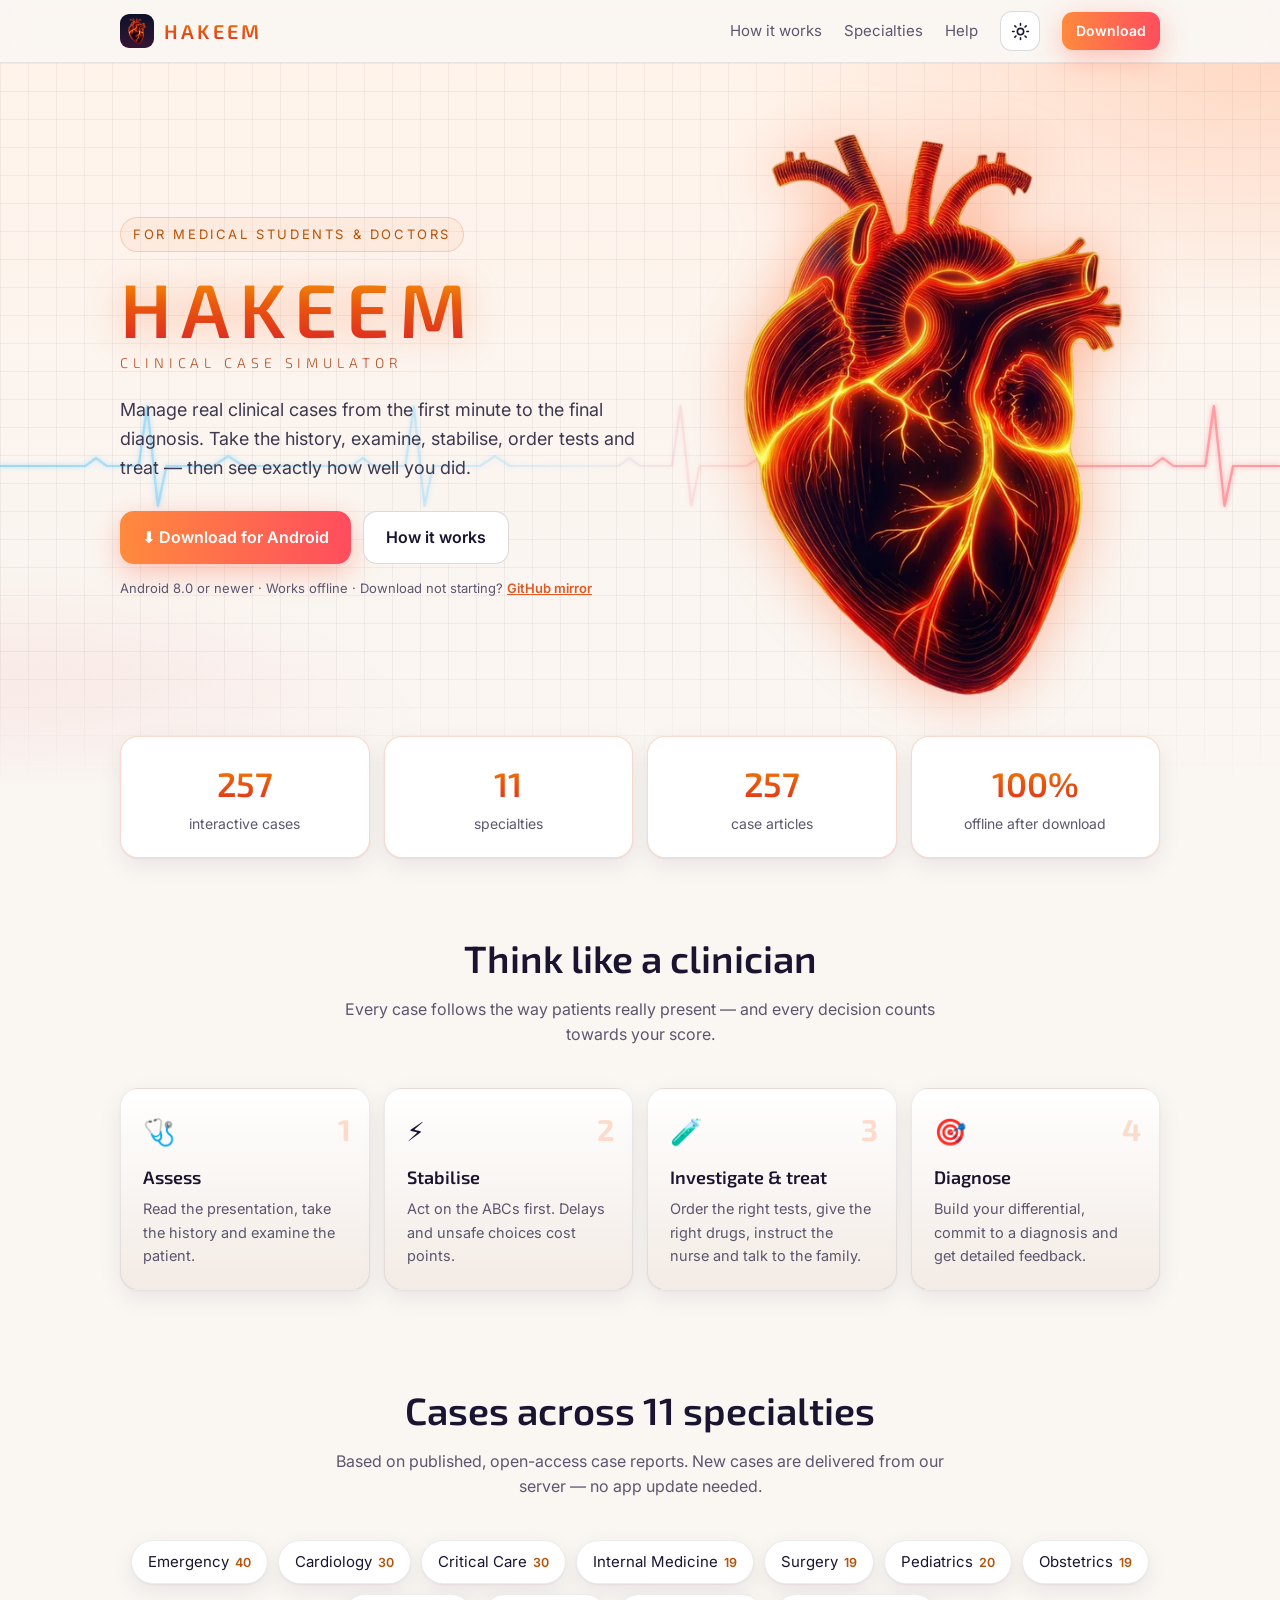
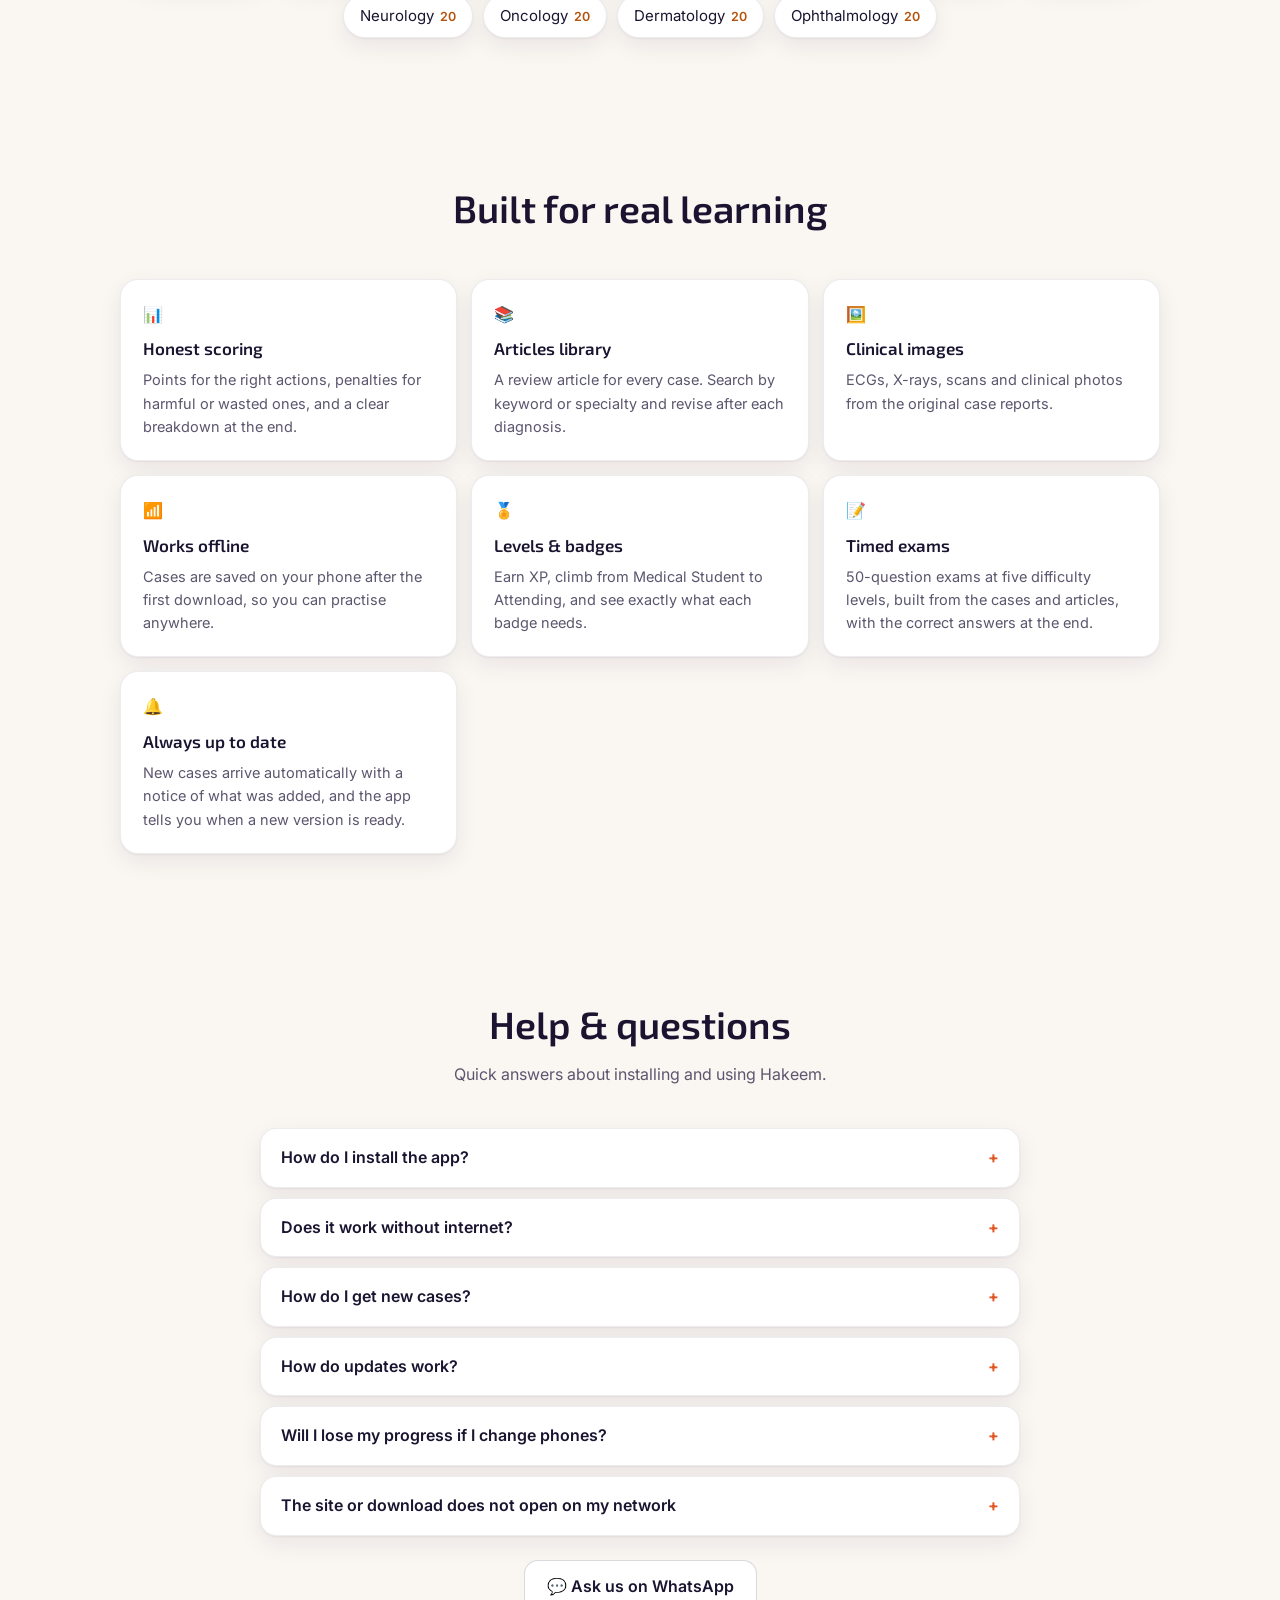
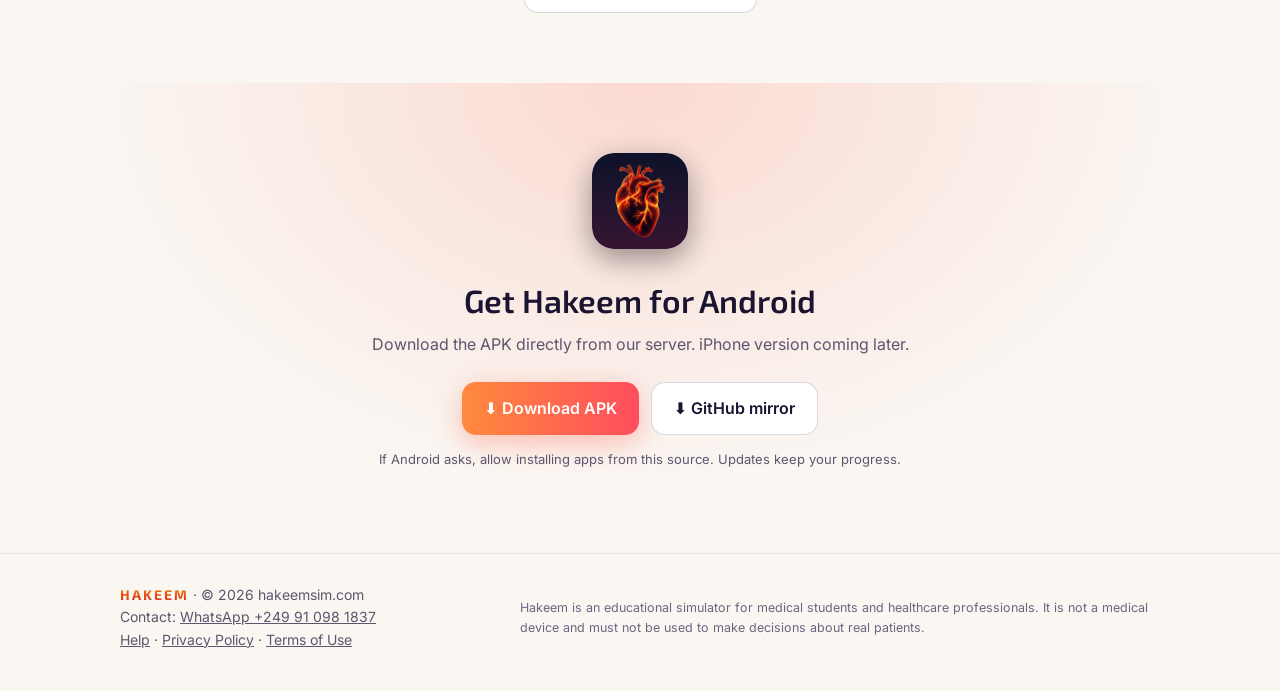
==== commit 0ff66b6b: "Site: help, privacy policy and terms of use pages Co-Authored-By: Claude Opus 5.5 <noreply@anthropic" ====
--- a/index.html
+++ b/index.html
@@ -269,7 +269,8 @@
 <footer>
   <div class="wrap">
     <div><b class="glow-text" style="font-family:'Exo 2';letter-spacing:.14em">HAKEEM</b> · © 2026 hakeemsim.com<br>
-      Contact: <a href="https://wa.me/249910981837">WhatsApp +249 91 098 1837</a></div>
+      Contact: <a href="https://wa.me/249910981837">WhatsApp +249 91 098 1837</a><br>
+      <a href="help.html">Help</a> · <a href="privacy.html">Privacy Policy</a> · <a href="terms.html">Terms of Use</a></div>
     <p class="disclaimer">Hakeem is an educational simulator for medical students and healthcare professionals. It is not a medical device and must not be used to make decisions about real patients.</p>
   </div>
 </footer>
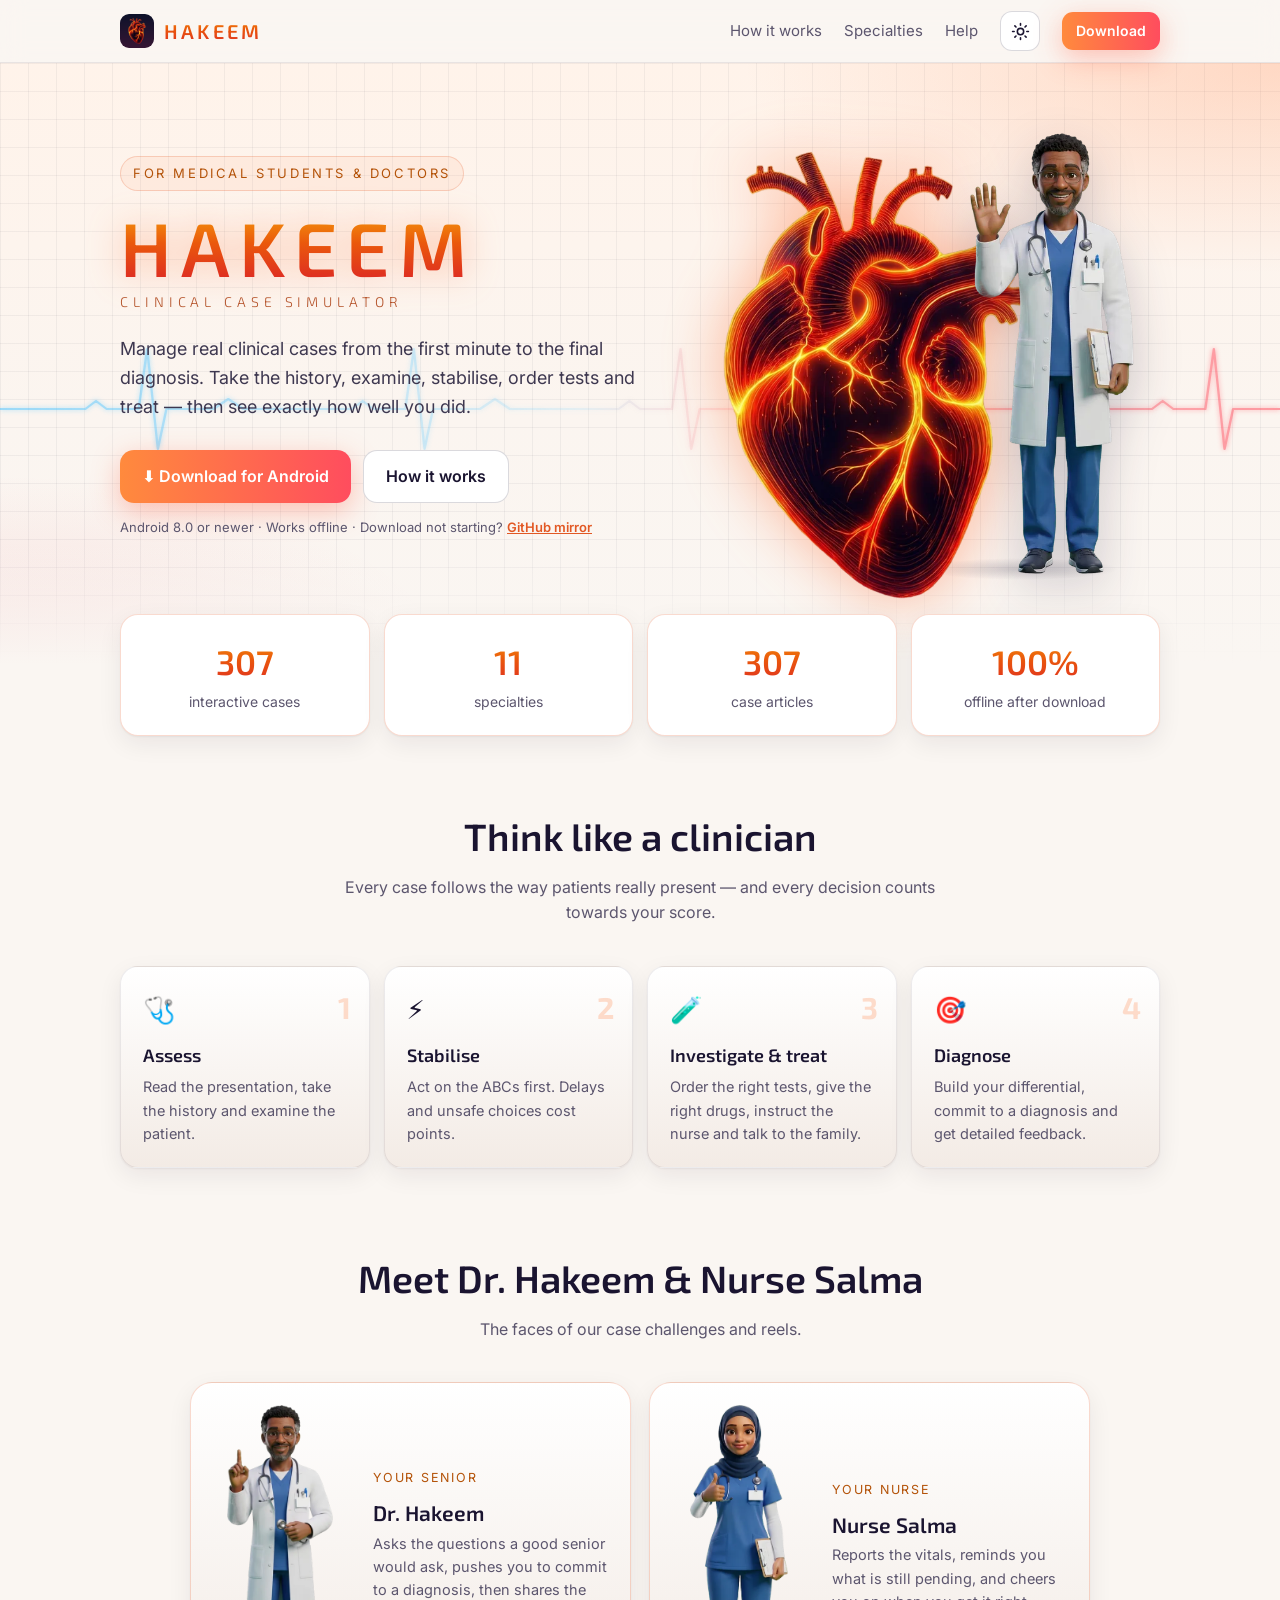
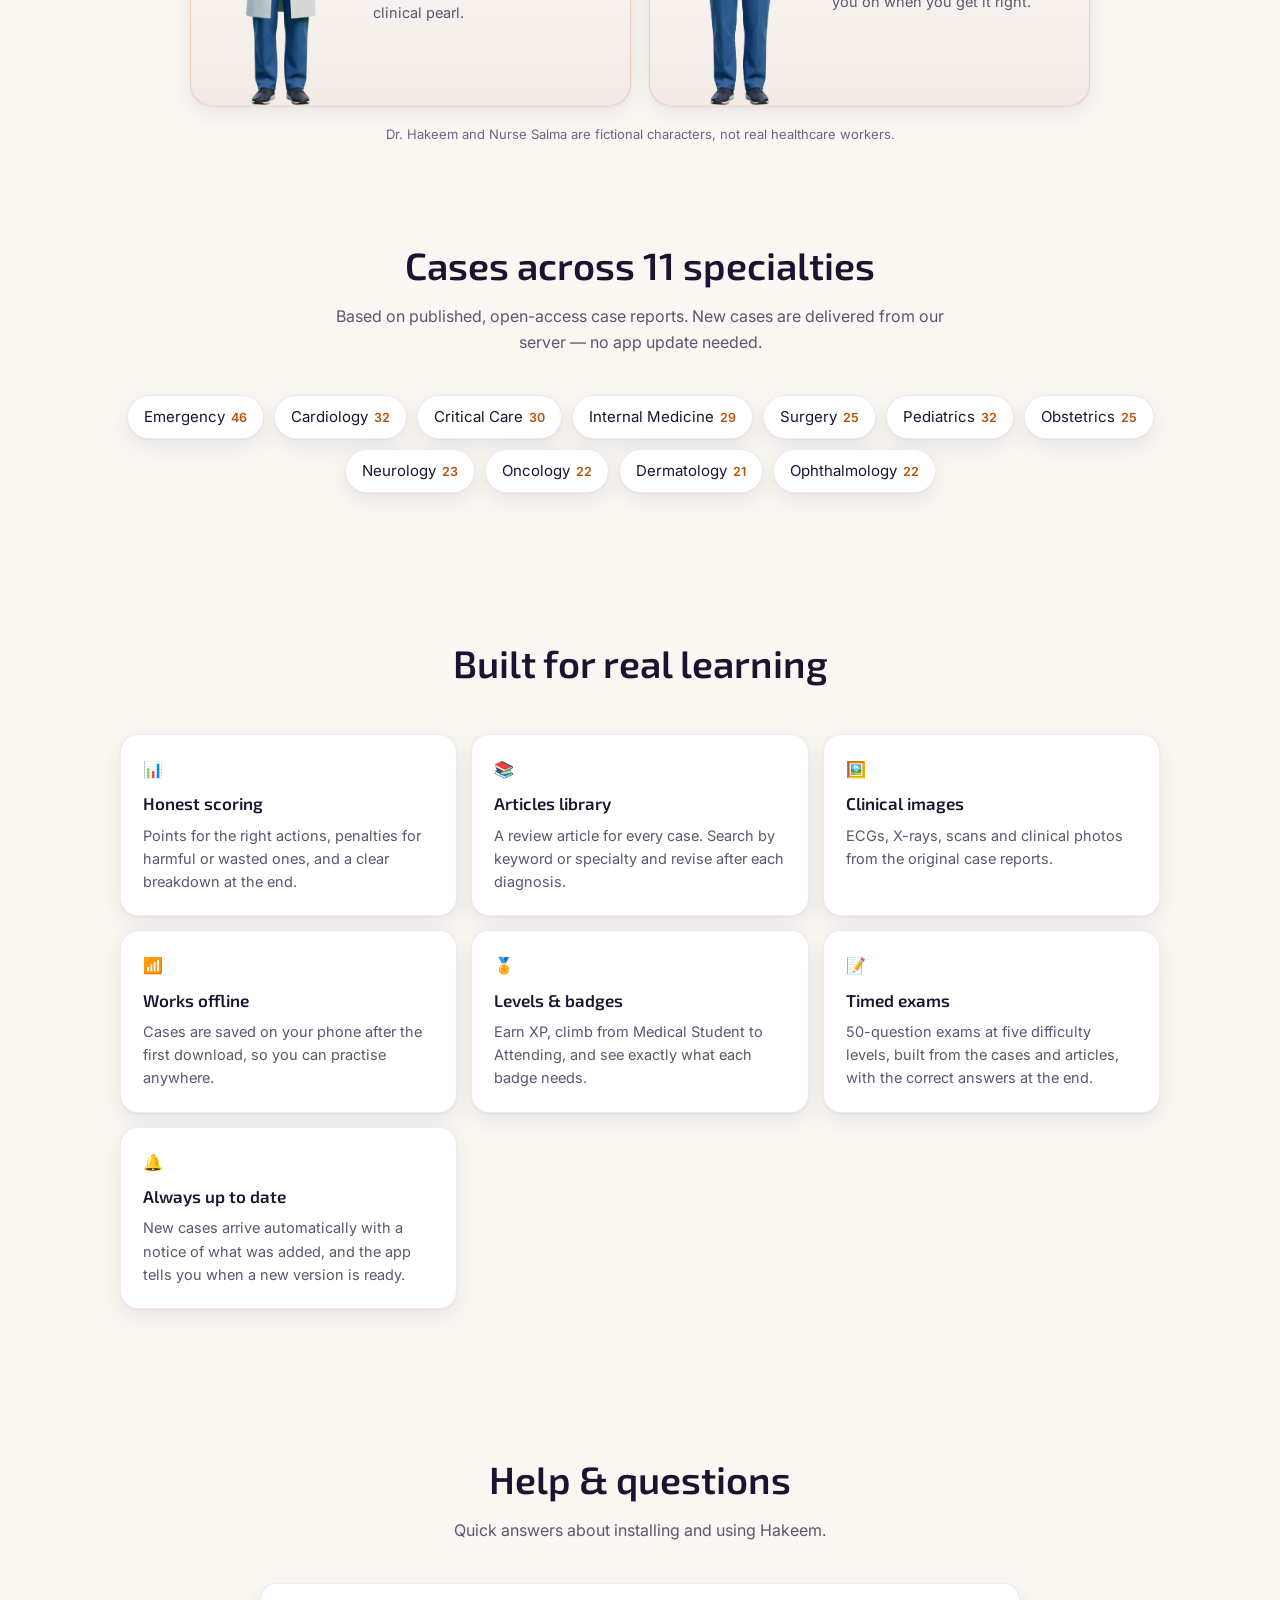
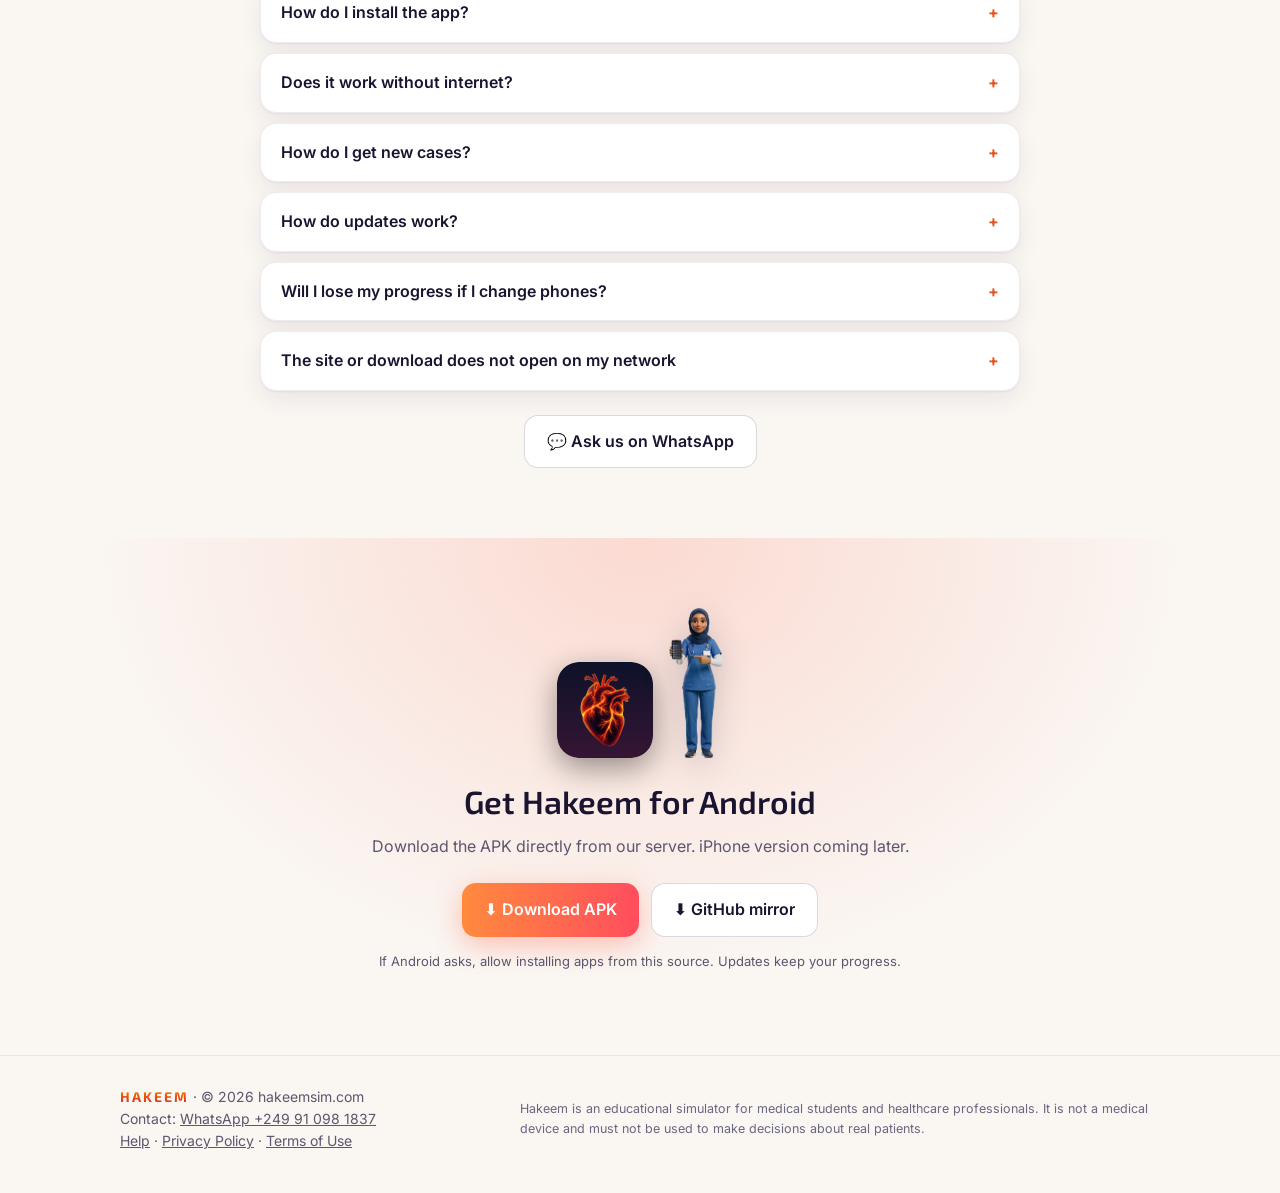
==== commit 601aa76e: "Site: Dr. Hakeem and Nurse Salma, 307 cases, in-app mode, privacy section 11 Co-Authored-By: Claude " ====
--- a/index.html
+++ b/index.html
@@ -2,16 +2,23 @@
 <html lang="en">
 <head>
 <meta charset="utf-8">
+<script>
+  // Opened from the Hakeem app (?app=1, kept for this visit): no APK downloads on the page (Google Play policy).
+  try { if (/[?&]app=1(&|$)/.test(location.search)) sessionStorage.setItem('hk_app', '1'); if (sessionStorage.getItem('hk_app') === '1') document.documentElement.classList.add('in-app'); } catch (e) { if (/[?&]app=1(&|$)/.test(location.search)) document.documentElement.classList.add('in-app'); }
+</script>
+<style>
+  .in-app #download, .in-app a[href^="/download"], .in-app a[href$=".apk"], .in-app a[href="#download"], .in-app .dl-only { display:none !important; }
+</style>
 <meta name="viewport" content="width=device-width,initial-scale=1,viewport-fit=cover">
 <title>Hakeem — Clinical Case Simulator</title>
 <meta name="description" content="Hakeem is an interactive clinical case simulator for medical students and doctors: take the history, examine, stabilise, order tests, treat and make the diagnosis — then get scored.">
-<meta name="theme-color" content="#0d1230">
+<meta name="theme-color" content="#faf6f2">
 <meta property="og:title" content="Hakeem — Clinical Case Simulator">
-<meta property="og:description" content="Over 250 interactive clinical cases across 11 specialties, with an article for every case. Practise real decisions, get instant feedback.">
+<meta property="og:description" content="Over 300 interactive clinical cases across 11 specialties, with an article for every case. Practise real decisions, get instant feedback.">
 <meta property="og:image" content="https://hakeemsim.com/assets/icon-512.png">
 <script>
   (function () { var t = null; try { t = localStorage.getItem('hk_theme'); } catch (e) { }
-    var light = t ? t === 'light' : !!(window.matchMedia && matchMedia('(prefers-color-scheme: light)').matches);
+    var light = t ? t === 'light' : true; // light is the default
     document.documentElement.classList.add(light ? 'light' : 'dark'); })();
 </script>
 <link rel="canonical" href="https://hakeemsim.com/">
@@ -116,6 +123,28 @@
   .feature { background:var(--card); border:1px solid var(--soft); border-radius:18px; padding:22px; box-shadow:var(--shadow); }
   .feature h3 { margin:8px 0 6px; font-size:17px; font-weight:600; } .feature p { margin:0; color:var(--muted); font-size:14.5px; }
 
+  /* characters: Dr. Hakeem & Nurse Salma (fictional) */
+  .hero-art { position:relative; justify-self:center; width:min(420px, 86vw); aspect-ratio:1/1.05; }
+  .hero-art .heart-art { position:absolute; left:0; top:4%; width:72%; }
+  .hero-art .hero-char { position:absolute; right:2%; bottom:0; height:100%; width:auto; filter:drop-shadow(0 18px 24px rgba(26,20,48,.22)); }
+  .hero-art::after { content:""; position:absolute; right:6%; bottom:-6px; width:46%; height:22px; border-radius:50%; background:radial-gradient(closest-side, rgba(26,20,48,.18), transparent); }
+  html.dark .hero-art::after { background:radial-gradient(closest-side, rgba(0,0,0,.45), transparent); }
+  .team { display:grid; grid-template-columns:repeat(2,1fr); gap:18px; max-width:900px; margin:0 auto; }
+  .member { display:grid; grid-template-columns:150px 1fr; gap:18px; align-items:end; background:linear-gradient(180deg,var(--card),var(--bg2));
+            border:1px solid var(--line); border-radius:22px; padding:22px 22px 0 14px; box-shadow:var(--shadow); overflow:hidden; }
+  .member img { width:100%; height:auto; max-height:300px; object-fit:contain; object-position:bottom; display:block; }
+  .member .bio { padding-bottom:22px; align-self:center; }
+  .member h3 { margin:0 0 2px; font-size:21px; font-weight:600; }
+  .member .role { display:inline-block; font-size:12.5px; letter-spacing:.14em; text-transform:uppercase; color:var(--amber); margin-bottom:8px; }
+  .member p { margin:0; color:var(--muted); font-size:14.5px; }
+  .team-note { text-align:center; color:var(--fine); font-size:13px; margin:18px 0 0; }
+  .download .dl-art { display:flex; align-items:flex-end; justify-content:center; gap:16px; }
+  .download .dl-char { height:150px; width:auto; border-radius:0; box-shadow:none; filter:drop-shadow(0 10px 16px rgba(26,20,48,.2)); }
+  @media (prefers-reduced-motion: no-preference) {
+    .hero-char { animation:rise .7s ease-out both; }
+    @keyframes rise { from { opacity:0; transform:translateY(14px); } to { opacity:1; transform:none; } }
+  }
+
   /* help */
   .faq { max-width:760px; margin:0 auto; display:grid; gap:10px; }
   .faq details { background:var(--card); border:1px solid var(--soft); border-radius:16px; padding:16px 20px; box-shadow:var(--shadow); }
@@ -138,11 +167,32 @@
     .hero .wrap { grid-template-columns:1fr; text-align:center; padding-top:40px; }
     .hero p.lead { margin-left:auto; margin-right:auto; } .cta { justify-content:center; }
     .heart-art { grid-row:1; width:min(260px, 70vw); }
+    .hero-art { grid-row:1; width:min(300px, 78vw); }
+    .hero-art .heart-art { width:72%; }
+    .team { grid-template-columns:1fr; }
+    .member { grid-template-columns:110px 1fr; }
     .hero .ecg { top:150px; }
     .stats, .steps { grid-template-columns:repeat(2,1fr); }
     .features { grid-template-columns:1fr; }
     nav .links a:not(.btn) { display:none; }
   }
+
+  /* free trial access code */
+  .trial-bar { display:none; margin:14px 0 0; }
+  .trial-on .trial-bar { display:block; }
+  .trial-modal { position:fixed; inset:0; z-index:50; display:none; align-items:center; justify-content:center; padding:16px; background:rgba(10,8,24,.6); }
+  .trial-modal.open { display:flex; }
+  .trial-box { width:100%; max-width:420px; background:var(--card); color:var(--ink); border:1px solid var(--soft2); border-radius:20px; padding:24px; box-shadow:0 20px 60px rgba(0,0,0,.35); position:relative; }
+  .trial-box h3 { margin:0 0 6px; font-size:22px; }
+  .trial-box p { margin:0 0 14px; color:var(--muted); font-size:14px; }
+  .trial-box input { width:100%; font:inherit; font-size:16px; padding:12px 14px; border-radius:12px; border:1px solid var(--soft2); background:var(--bg); color:var(--ink); margin:0 0 12px; }
+  .trial-box .btn { width:100%; padding:13px 18px; border:0; cursor:pointer; font:inherit; font-weight:600; }
+  .trial-box .x { position:absolute; top:10px; right:12px; background:none; border:0; font-size:24px; color:var(--muted); cursor:pointer; }
+  .trial-msg { min-height:20px; font-size:14px; margin:4px 0 0; }
+  .trial-msg.err { color:var(--rose); } .trial-msg.ok { color:#16a34a; }
+  .trial-key { font-family:ui-monospace,Consolas,monospace; font-size:18px; font-weight:700; text-align:center; padding:14px; border-radius:12px; background:var(--bg2); border:1px dashed var(--ember); word-break:break-all; margin:0 0 12px; user-select:all; }
+  .trial-step { display:none; } .trial-step.on { display:block; }
+  .trial-fine { font-size:12px !important; margin:12px 0 0 !important; }
 </style>
 </head>
 <body>
@@ -177,17 +227,21 @@
         <a class="btn btn-primary" href="https://github.com/hagoalomadah747-creator/hakeem-mirror/releases/latest/download/Hakeem.apk">⬇ Download for Android</a>
         <a class="btn btn-ghost" href="#how">How it works</a>
       </div>
-      <p class="note">Android 8.0 or newer · Works offline · Download not starting? <a href="https://github.com/hagoalomadah747-creator/hakeem-mirror/releases/latest/download/Hakeem.apk" style="color:var(--ember);font-weight:600">GitHub mirror</a></p>
-    </div>
-    <img class="heart-art" src="assets/heart.webp" alt="Hakeem anatomical heart logo">
+      <div class="trial-bar"><button class="btn btn-ghost" type="button" onclick="Trial.open()">🔑 Get a free access code</button></div>
+      <p class="note dl-only">Android 8.0 or newer · Works offline · Download not starting? <a href="https://github.com/hagoalomadah747-creator/hakeem-mirror/releases/latest/download/Hakeem.apk" style="color:var(--ember);font-weight:600">GitHub mirror</a></p>
+    </div>
+    <div class="hero-art">
+      <img class="heart-art" src="assets/heart.webp" alt="Hakeem anatomical heart logo">
+      <img class="hero-char" src="assets/characters/hakeem-waving.webp" width="283" height="760" alt="Dr. Hakeem, the app's cartoon doctor, waving">
+    </div>
   </div>
 </header>
 
 <div class="wrap">
   <div class="stats">
-    <div class="stat"><b class="glow-text" data-count="cases">257</b><span>interactive cases</span></div>
+    <div class="stat"><b class="glow-text" data-count="cases">307</b><span>interactive cases</span></div>
     <div class="stat"><b class="glow-text" data-count="specialties">11</b><span>specialties</span></div>
-    <div class="stat"><b class="glow-text" data-count="articles">257</b><span>case articles</span></div>
+    <div class="stat"><b class="glow-text" data-count="articles">307</b><span>case articles</span></div>
     <div class="stat"><b class="glow-text">100%</b><span>offline after download</span></div>
   </div>
 </div>
@@ -204,21 +258,38 @@
   </div>
 </section>
 
+<section id="team" style="padding-top:10px">
+  <div class="wrap">
+    <div class="section-title"><h2>Meet Dr. Hakeem &amp; Nurse Salma</h2><p>The faces of our case challenges and reels.</p></div>
+    <div class="team">
+      <div class="member">
+        <img src="assets/characters/hakeem-explaining.webp" width="268" height="760" loading="lazy" alt="Dr. Hakeem explaining">
+        <div class="bio"><span class="role">Your senior</span><h3>Dr. Hakeem</h3><p>Asks the questions a good senior would ask, pushes you to commit to a diagnosis, then shares the clinical pearl.</p></div>
+      </div>
+      <div class="member">
+        <img src="assets/characters/salma-thumbs-up.webp" width="247" height="760" loading="lazy" alt="Nurse Salma giving a thumbs up">
+        <div class="bio"><span class="role">Your nurse</span><h3>Nurse Salma</h3><p>Reports the vitals, reminds you what is still pending, and cheers you on when you get it right.</p></div>
+      </div>
+    </div>
+    <p class="team-note">Dr. Hakeem and Nurse Salma are fictional characters, not real healthcare workers.</p>
+  </div>
+</section>
+
 <section id="specialties" style="padding-top:20px">
   <div class="wrap">
     <div class="section-title"><h2>Cases across 11 specialties</h2><p>Based on published, open-access case reports. New cases are delivered from our server — no app update needed.</p></div>
     <div class="chips">
-      <span class="chip">Emergency<small data-spec="emergency">40</small></span>
-      <span class="chip">Cardiology<small data-spec="cardiology">30</small></span>
+      <span class="chip">Emergency<small data-spec="emergency">46</small></span>
+      <span class="chip">Cardiology<small data-spec="cardiology">32</small></span>
       <span class="chip">Critical Care<small data-spec="critical">30</small></span>
-      <span class="chip">Internal Medicine<small data-spec="internal">19</small></span>
-      <span class="chip">Surgery<small data-spec="surgery">19</small></span>
-      <span class="chip">Pediatrics<small data-spec="pediatrics">20</small></span>
-      <span class="chip">Obstetrics<small data-spec="obstetrics">19</small></span>
-      <span class="chip">Neurology<small data-spec="neurology">20</small></span>
-      <span class="chip">Oncology<small data-spec="oncology">20</small></span>
-      <span class="chip">Dermatology<small data-spec="dermatology">20</small></span>
-      <span class="chip">Ophthalmology<small data-spec="ophthalmology">20</small></span>
+      <span class="chip">Internal Medicine<small data-spec="internal">29</small></span>
+      <span class="chip">Surgery<small data-spec="surgery">25</small></span>
+      <span class="chip">Pediatrics<small data-spec="pediatrics">32</small></span>
+      <span class="chip">Obstetrics<small data-spec="obstetrics">25</small></span>
+      <span class="chip">Neurology<small data-spec="neurology">23</small></span>
+      <span class="chip">Oncology<small data-spec="oncology">22</small></span>
+      <span class="chip">Dermatology<small data-spec="dermatology">21</small></span>
+      <span class="chip">Ophthalmology<small data-spec="ophthalmology">22</small></span>
     </div>
   </div>
 </section>
@@ -242,12 +313,12 @@
   <div class="wrap">
     <div class="section-title"><h2>Help &amp; questions</h2><p>Quick answers about installing and using Hakeem.</p></div>
     <div class="faq">
-      <details><summary>How do I install the app?</summary><p>Tap <b>Download APK</b> below. When Android asks, allow installing apps from your browser, then open the file. If the download does not start, use the GitHub mirror.</p></details>
+      <details class="dl-only"><summary>How do I install the app?</summary><p>Tap <b>Download APK</b> below. When Android asks, allow installing apps from your browser, then open the file. If the download does not start, use the GitHub mirror.</p></details>
       <details><summary>Does it work without internet?</summary><p>Yes. Connect once so the app can download the cases and articles; after that you can practise offline. Connect again from time to time to receive new cases.</p></details>
       <details><summary>How do I get new cases?</summary><p>New cases are added from our server regularly. The app shows a message listing how many were added in each specialty &mdash; no reinstall needed.</p></details>
       <details><summary>How do updates work?</summary><p>When a new version is released the app shows an update notice at start-up. You can choose <b>Later</b>, but each version becomes required 7 days after release. Updating keeps your progress.</p></details>
       <details><summary>Will I lose my progress if I change phones?</summary><p>Progress is saved on your phone. Contact us before changing phones and we will help you move what you can.</p></details>
-      <details><summary>The site or download does not open on my network</summary><p>Some networks block our site. Use the GitHub mirror link on this page, or try another network.</p></details>
+      <details class="dl-only"><summary>The site or download does not open on my network</summary><p>Some networks block our site. Use the GitHub mirror link on this page, or try another network.</p></details>
     </div>
     <div class="help-cta"><a class="btn btn-ghost" href="https://wa.me/249910981837">💬 Ask us on WhatsApp</a></div>
   </div>
@@ -255,7 +326,10 @@
 
 <section id="download" class="download">
   <div class="wrap">
-    <img src="assets/icon-512.png" alt="Hakeem app icon">
+    <div class="dl-art">
+      <img src="assets/icon-512.png" alt="Hakeem app icon">
+      <img class="dl-char" src="assets/characters/salma-phone.webp" width="278" height="760" loading="lazy" alt="Nurse Salma holding a phone">
+    </div>
     <h2 style="font-size:32px;margin:18px 0 6px;font-weight:600">Get Hakeem for Android</h2>
     <p style="color:var(--muted);margin:0 0 24px">Download the APK directly from our server. iPhone version coming later.</p>
     <div class="cta" style="justify-content:center">
@@ -283,8 +357,6 @@
       if (save) { try { localStorage.setItem('hk_theme', light ? 'light' : 'dark'); } catch (e) { } } }
     apply(h.classList.contains('light'), false);
     document.getElementById('theme').addEventListener('click', function () { apply(!h.classList.contains('light'), true); });
-    if (window.matchMedia) matchMedia('(prefers-color-scheme: light)').addEventListener('change', function (e) {
-      var saved = null; try { saved = localStorage.getItem('hk_theme'); } catch (x) { } if (!saved) apply(e.matches, false); });
   })();
   // Case and article numbers come from the live content index, so they stay current as cases are added.
   (function () {
@@ -305,5 +377,90 @@
     tryBase(0);
   })();
 </script>
+
+<div class="trial-modal" id="trial-modal" role="dialog" aria-modal="true" aria-labelledby="trial-title" onclick="if (event.target === this) Trial.close()">
+  <div class="trial-box">
+    <button class="x" type="button" aria-label="Close" onclick="Trial.close()">×</button>
+    <div class="trial-step on" id="trial-s1">
+      <h3 id="trial-title">Free access code</h3>
+      <p>Try every case, article and exam free during our trial period, until <b id="trial-until">20 December 2026</b>. Enter your email and we will send you a confirmation code.</p>
+      <input id="trial-email" type="email" autocomplete="email" inputmode="email" placeholder="you@example.com">
+      <button class="btn btn-primary" type="button" id="trial-send" onclick="Trial.start()">Send confirmation code</button>
+      <p class="trial-fine">We keep your email to send the code and to tell you about Hakeem news and the end of the trial. See our <a href="privacy.html#trial">privacy policy</a>.</p>
+    </div>
+    <div class="trial-step" id="trial-s2">
+      <h3>Check your email</h3>
+      <p>We sent a 6-digit code to <b id="trial-to"></b>. It expires in 10 minutes. Check your spam folder if you do not see it.</p>
+      <input id="trial-code" type="text" inputmode="numeric" autocomplete="one-time-code" maxlength="6" placeholder="6-digit code">
+      <button class="btn btn-primary" type="button" id="trial-check" onclick="Trial.verify()">Confirm</button>
+      <p class="trial-fine"><a href="#" onclick="Trial.step(1); return false;">Use another email</a></p>
+    </div>
+    <div class="trial-step" id="trial-s3">
+      <h3>Your access code</h3>
+      <div class="trial-key" id="trial-key"></div>
+      <button class="btn btn-ghost" type="button" onclick="Trial.copy()">Copy code</button>
+      <p class="trial-fine">Works until <b id="trial-end"></b>. Open the Hakeem app, go to <b>Home &rsaquo; Enter access code</b> and tap <b>Activate</b>. We also sent the code to your email.</p>
+    </div>
+    <p class="trial-msg" id="trial-msg" aria-live="polite"></p>
+  </div>
+</div>
+<script>
+  // Free trial access code: email -> confirmation code -> shared trial code (/api/trial/*, site-worker/trial.js).
+  window.Trial = (function () {
+    var $ = function (id) { return document.getElementById(id); };
+    var email = '';
+    function msg(t, kind) { var m = $('trial-msg'); m.textContent = t || ''; m.className = 'trial-msg' + (kind ? ' ' + kind : ''); }
+    function step(n) { [1, 2, 3].forEach(function (i) { $('trial-s' + i).classList.toggle('on', i === n); }); msg(''); }
+    function post(path, body) {
+      return fetch('/api/trial/' + path, { method: 'POST', headers: { 'content-type': 'application/json' }, body: JSON.stringify(body) })
+        .then(function (r) { return r.json().catch(function () { return { ok: false }; }); })
+        .catch(function () { return { ok: false, message: 'No connection. Please try again.' }; });
+    }
+    function busy(id, on, text) { var b = $(id); b.disabled = on; if (text) b.textContent = text; }
+    return {
+      step: step,
+      open: function () { step(1); $('trial-modal').classList.add('open'); setTimeout(function () { $('trial-email').focus(); }, 50); },
+      close: function () { $('trial-modal').classList.remove('open'); },
+      start: function () {
+        email = ($('trial-email').value || '').trim();
+        if (!/^[^\s@]+@[^\s@]+\.[^\s@]{2,}$/.test(email)) { msg('Please enter a valid email address.', 'err'); return; }
+        busy('trial-send', true, 'Sending…');
+        post('start', { email: email }).then(function (r) {
+          busy('trial-send', false, 'Send confirmation code');
+          if (!r.ok) { msg(r.message || 'Something went wrong. Please try again.', 'err'); return; }
+          $('trial-to').textContent = email; step(2); $('trial-code').value = ''; $('trial-code').focus();
+        });
+      },
+      verify: function () {
+        var code = ($('trial-code').value || '').replace(/\D/g, '');
+        if (code.length !== 6) { msg('Enter the 6-digit code from the email.', 'err'); return; }
+        busy('trial-check', true, 'Checking…');
+        post('verify', { email: email, code: code }).then(function (r) {
+          busy('trial-check', false, 'Confirm');
+          if (!r.ok) { msg(r.message || 'Something went wrong. Please try again.', 'err'); return; }
+          $('trial-key').textContent = r.key; $('trial-end').textContent = r.until; step(3);
+        });
+      },
+      copy: function () {
+        var k = $('trial-key').textContent;
+        (navigator.clipboard ? navigator.clipboard.writeText(k) : Promise.reject()).then(function () { msg('Copied.', 'ok'); }, function () { msg('Select the code and copy it.', ''); });
+      }
+    };
+  })();
+  // Show the button only while the trial is open.
+  fetch('/api/trial/status', { cache: 'no-store' }).then(function (r) { return r.json(); }).then(function (d) {
+    if (!d || !d.open) return;
+    document.documentElement.classList.add('trial-on');
+    var u = new Date(d.until + 'T00:00:00Z');
+    document.getElementById('trial-until').textContent = u.toLocaleDateString('en-GB', { day: 'numeric', month: 'long', year: 'numeric', timeZone: 'UTC' });
+  }).catch(function () { });
+  document.addEventListener('keydown', function (e) {
+    if (e.key === 'Escape') Trial.close();
+    if (e.key === 'Enter' && document.getElementById('trial-modal').classList.contains('open')) {
+      if (document.getElementById('trial-s1').classList.contains('on')) Trial.start();
+      else if (document.getElementById('trial-s2').classList.contains('on')) Trial.verify();
+    }
+  });
+</script>
 </body>
 </html>
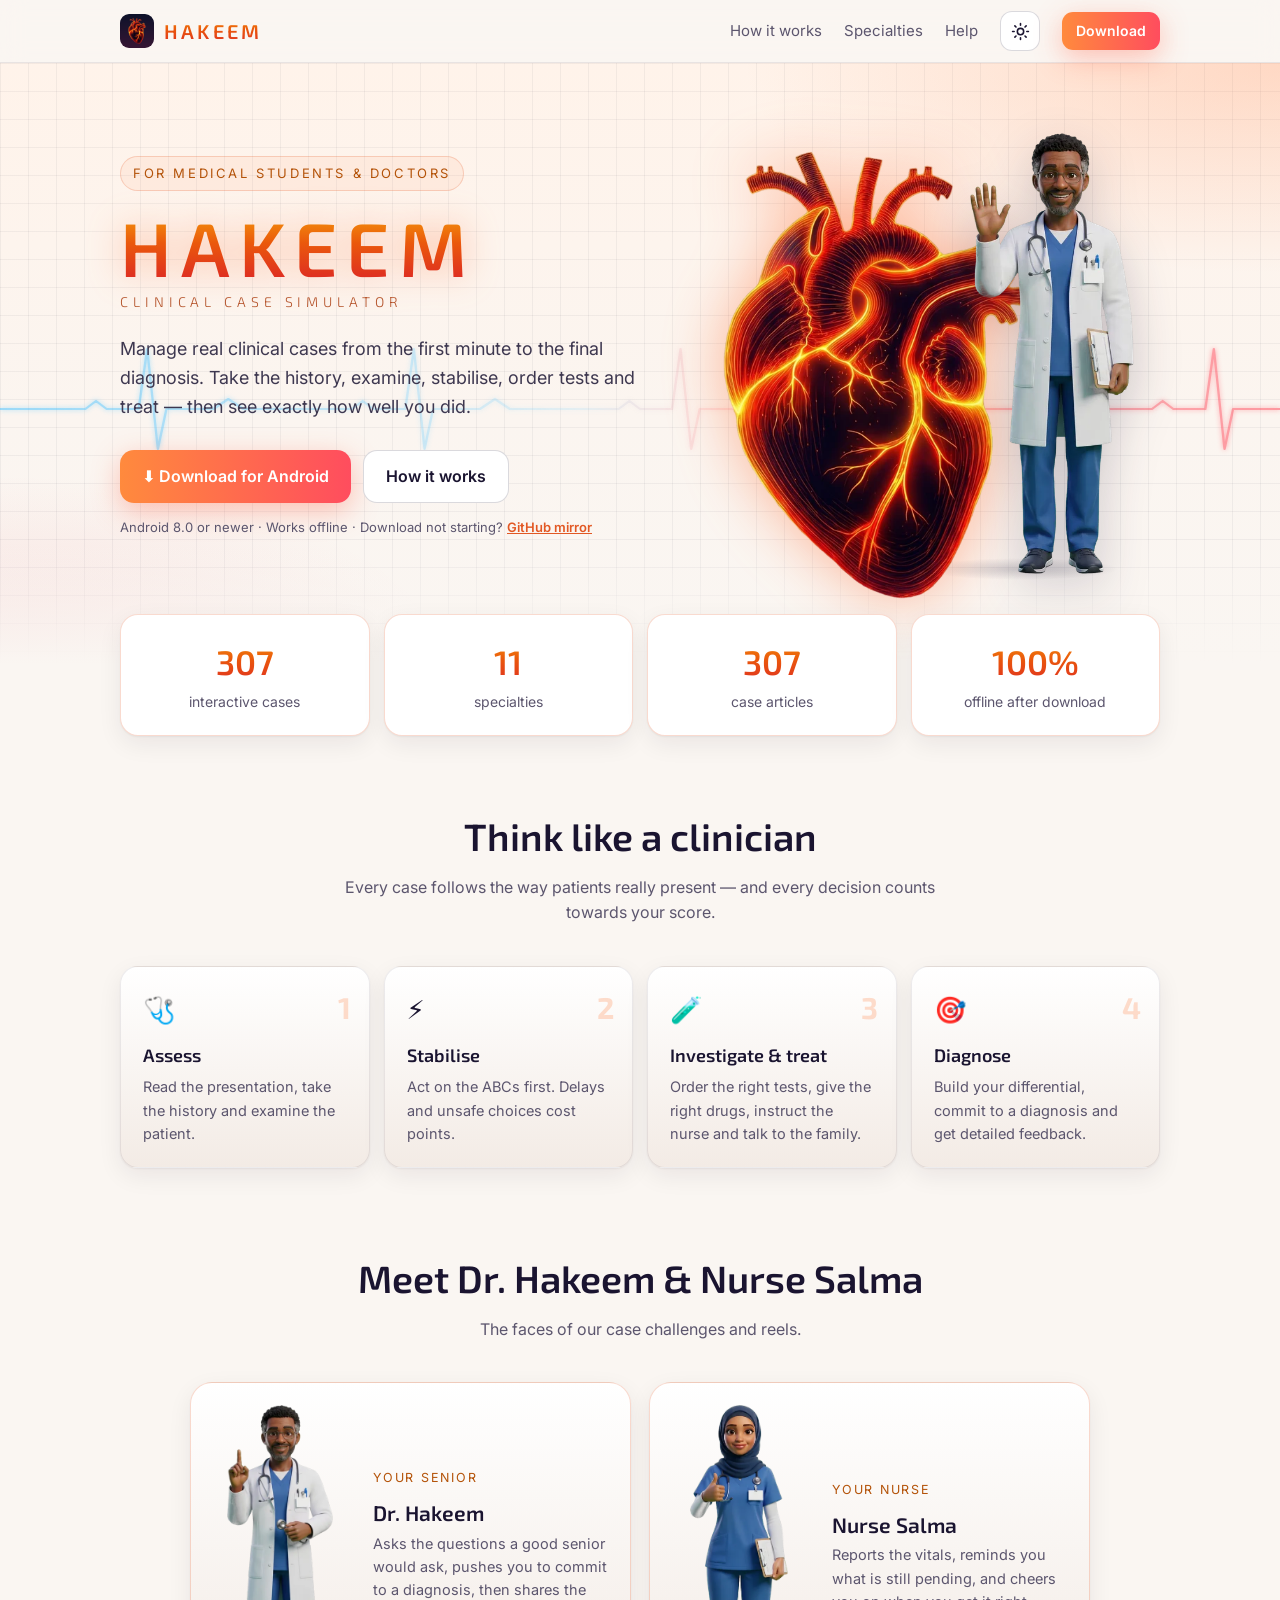
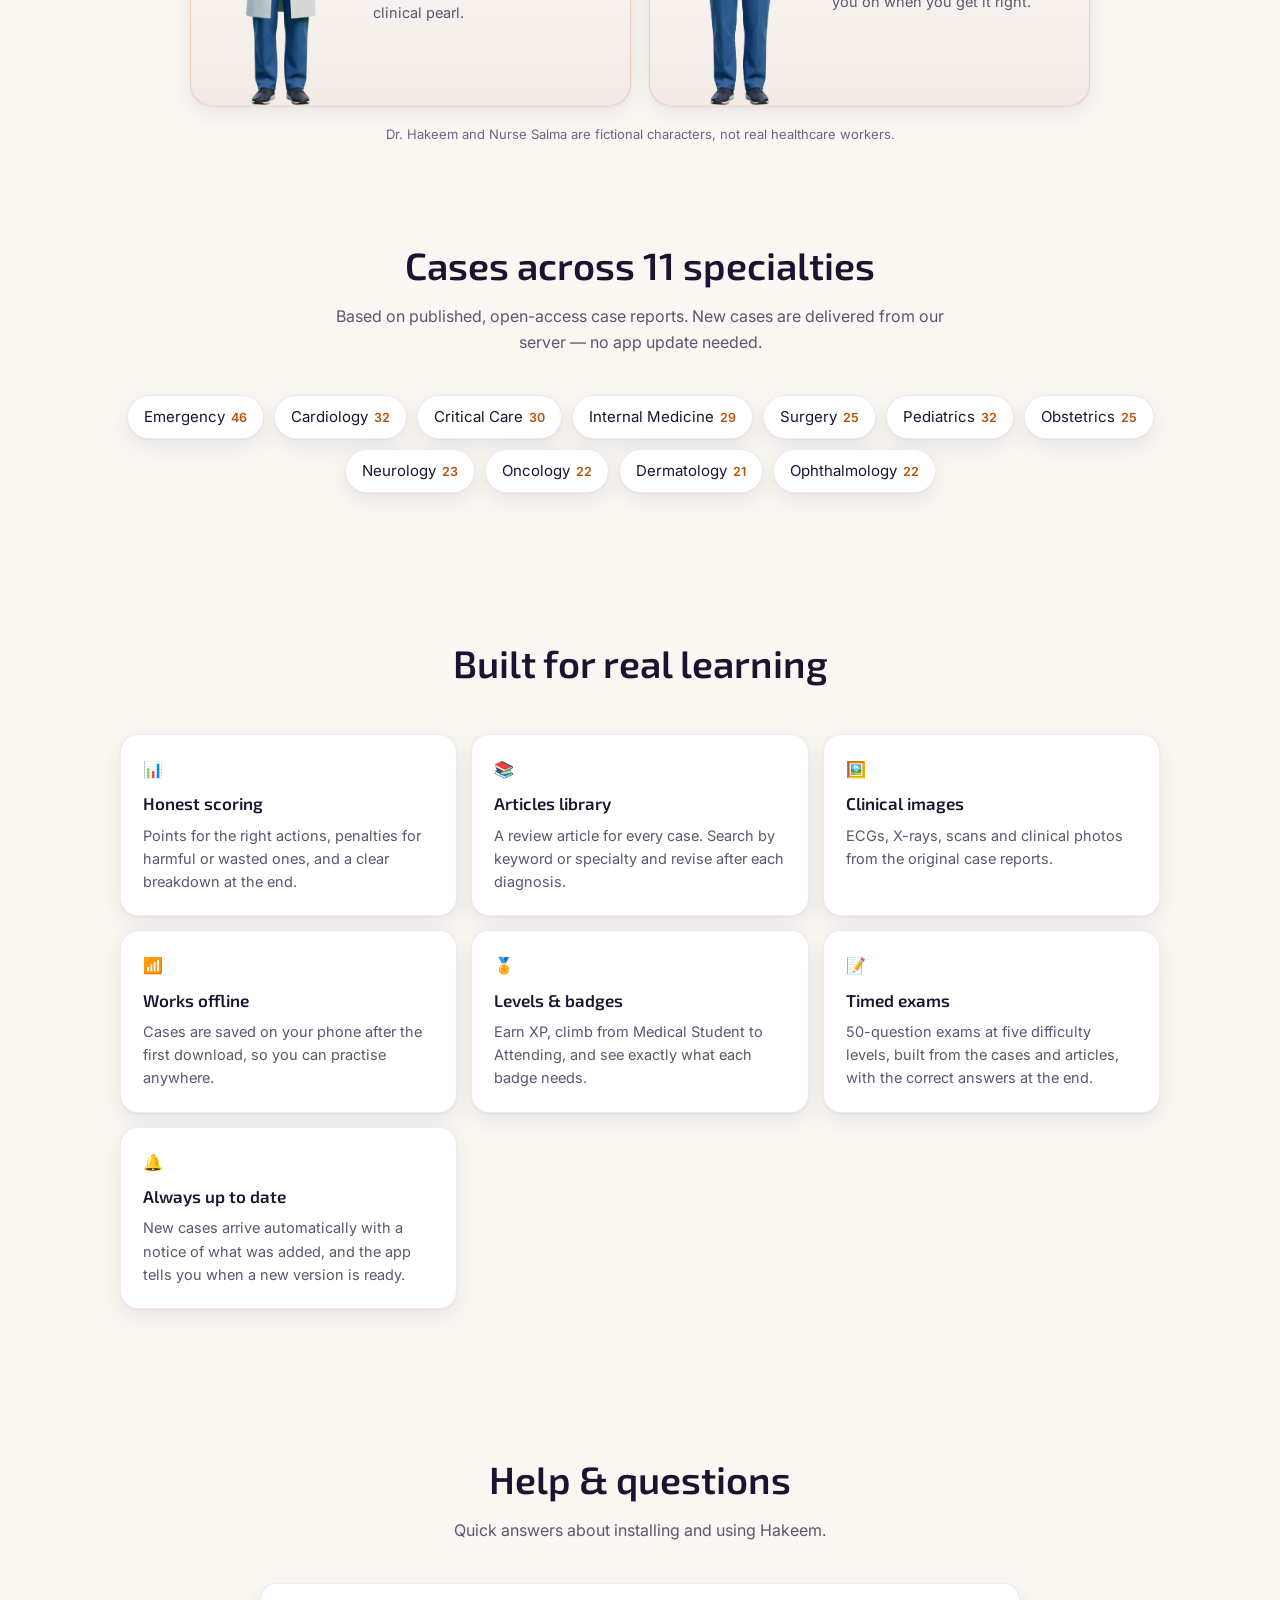
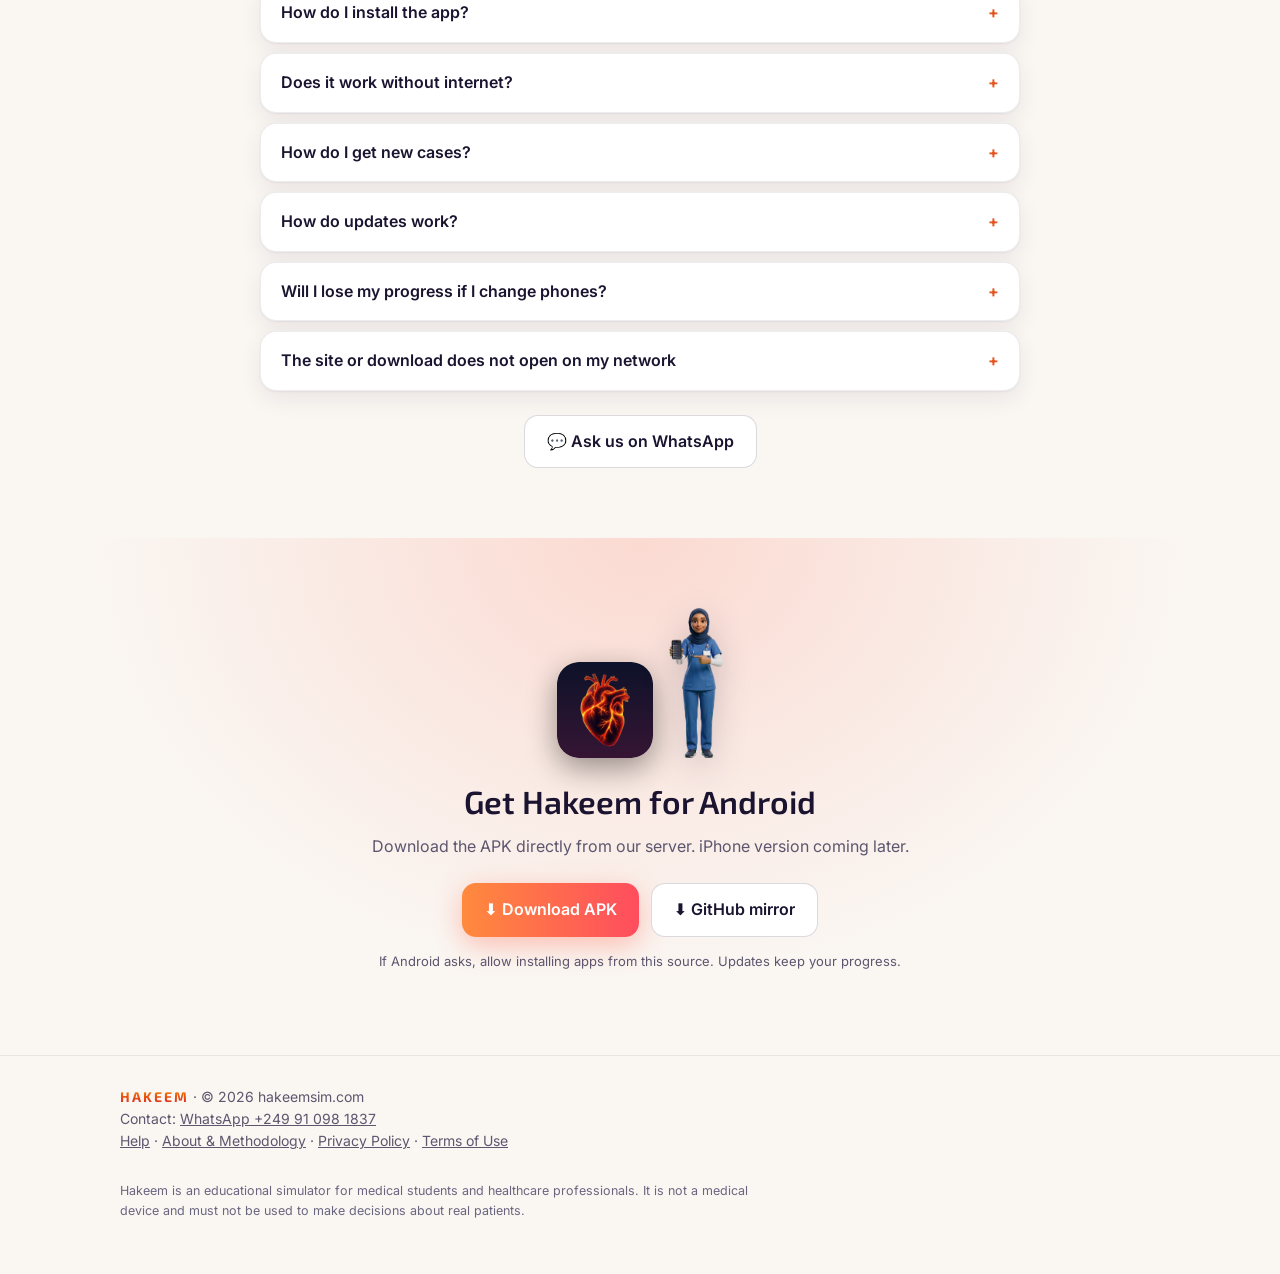
==== commit ea37ee26: "Site: About & Methodology page Co-Authored-By: Claude Opus 5.5 <noreply@anthropic.com>" ====
--- a/index.html
+++ b/index.html
@@ -344,7 +344,7 @@
   <div class="wrap">
     <div><b class="glow-text" style="font-family:'Exo 2';letter-spacing:.14em">HAKEEM</b> · © 2026 hakeemsim.com<br>
       Contact: <a href="https://wa.me/249910981837">WhatsApp +249 91 098 1837</a><br>
-      <a href="help.html">Help</a> · <a href="privacy.html">Privacy Policy</a> · <a href="terms.html">Terms of Use</a></div>
+      <a href="help.html">Help</a> · <a href="about.html">About &amp; Methodology</a> · <a href="privacy.html">Privacy Policy</a> · <a href="terms.html">Terms of Use</a></div>
     <p class="disclaimer">Hakeem is an educational simulator for medical students and healthcare professionals. It is not a medical device and must not be used to make decisions about real patients.</p>
   </div>
 </footer>
